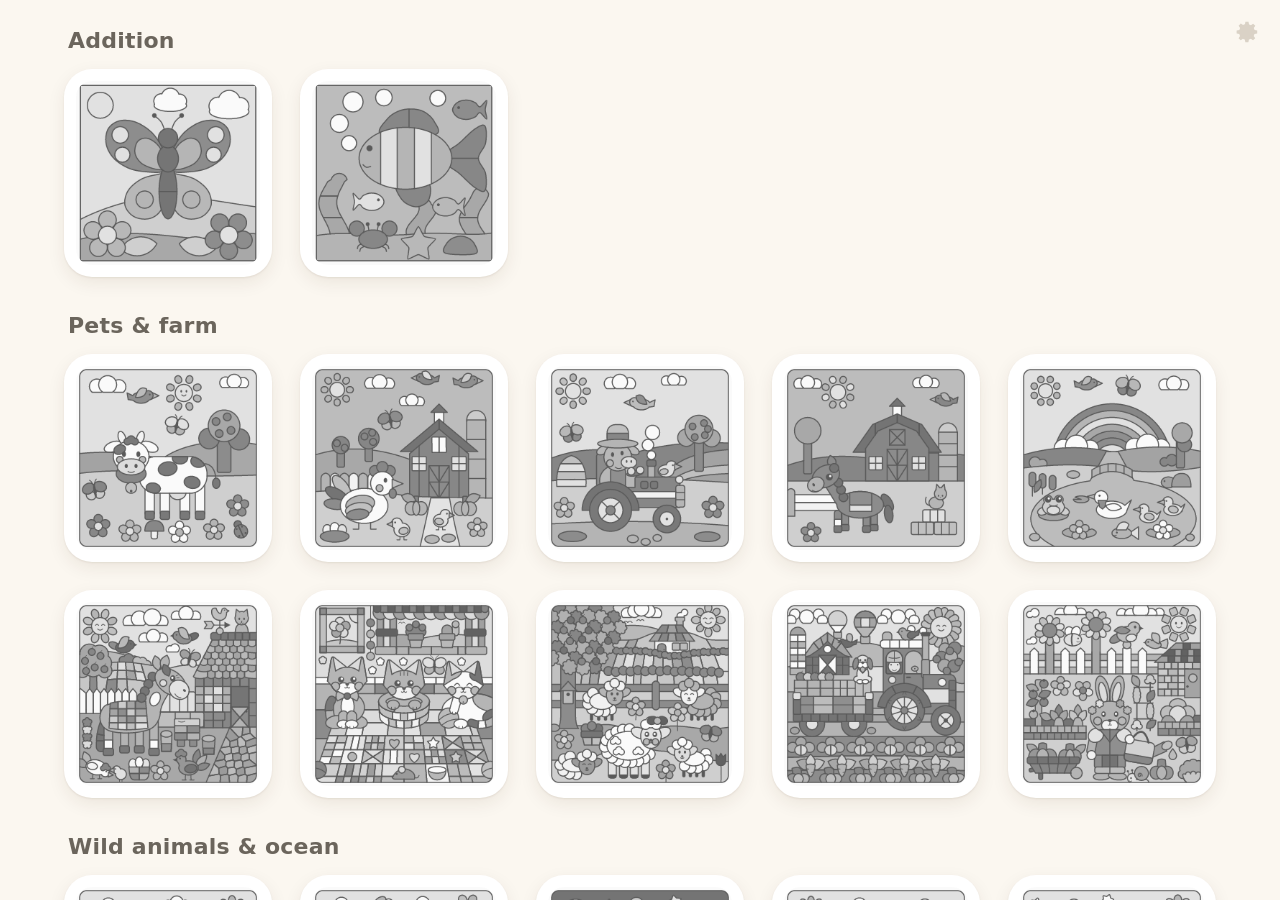
==== index.html @ 3b31dbcc "Deploy 2cdf183bd07b from ee4af9b" ====
<!doctype html>
<html lang="en">
<head>
  <script>(function () {
  var q = location.search;
  var mute = /[?&]mute\b/.test(q) || navigator.webdriver === true || (false && !/[?&]sound\b/.test(q));
  if (!mute) return;
  window.__cbnMuted = true;
  var AC = window.AudioContext || window.webkitAudioContext;
  if (AC) {
    var getDest = null;
    for (var p = AC.prototype; p && !getDest; p = Object.getPrototypeOf(p)) {
      var d = Object.getOwnPropertyDescriptor(p, 'destination');
      if (d && d.get) getDest = d.get;
    }
    var Muted = class extends AC {
      constructor(options) {
        super(options);
        var silent = this.createGain();
        silent.gain.value = 0;
        silent.connect(getDest.call(this));
        Object.defineProperty(this, 'destination', { value: silent, configurable: true });
      }
    };
    window.AudioContext = Muted;
    window.webkitAudioContext = Muted;
  }
  var play = HTMLMediaElement.prototype.play;
  HTMLMediaElement.prototype.play = function () { this.muted = true; return play.call(this); };
})();</script>

  <meta charset="utf-8" />
  <meta name="viewport" content="width=device-width, initial-scale=1, viewport-fit=cover, user-scalable=no" />
  <meta name="mobile-web-app-capable" content="yes" />
  <meta name="apple-mobile-web-app-capable" content="yes" />
  <meta name="apple-mobile-web-app-status-bar-style" content="default" />
  <meta name="apple-mobile-web-app-title" content="Colors" />
  <meta name="theme-color" content="#FBF7F0" />
  <meta name="format-detection" content="telephone=no" />
  <link rel="manifest" href="./manifest.webmanifest" />
  <link rel="apple-touch-icon" href="./icons/apple-touch-icon.png" />
  <link rel="icon" type="image/png" sizes="192x192" href="./icons/icon-192.png" />
  <title>Color by Numbers</title>
  <style>html,body{background:#fbf7f0;margin:0}</style>
  <script type="module" crossorigin src="./assets/main-D8t_AFfD.js"></script>
  <link rel="modulepreload" crossorigin href="./assets/db-BkeJ8Czj.js">
  <link rel="stylesheet" crossorigin href="./assets/main-CvqDkQDF.css">
</head>
<body>
  <div id="app"></div>
</body>
</html>
---- assets/main-CvqDkQDF.css ----
:root{--bg:#fbf7f0;--panel:#f4efe6;--ink:#2d2a26;--ink-soft:#6b655c;--line:#e6dfd3;--card:#fff;--accent:#ff8f1f;--good:#3eaa48;--warn:#d95f14;--font:ui-rounded, "SF Pro Rounded", system-ui, -apple-system, "Helvetica Neue", sans-serif;--safe-top:env(safe-area-inset-top,0px);--safe-right:env(safe-area-inset-right,0px);--safe-bottom:env(safe-area-inset-bottom,0px);--safe-left:env(safe-area-inset-left,0px);--lightningcss-light:initial;--lightningcss-dark: ;color-scheme:light}*{box-sizing:border-box}html,body{overscroll-behavior:none;background:var(--bg);height:100%;color:var(--ink);font-family:var(--font);text-size-adjust:100%;margin:0;padding:0;overflow:hidden}body{touch-action:manipulation;-webkit-user-select:none;user-select:none;-webkit-touch-callout:none;-webkit-tap-highlight-color:transparent;position:fixed;inset:0}img,canvas,svg{-webkit-user-drag:none;-webkit-touch-callout:none}#app{position:fixed;inset:0}.safe-probe{visibility:hidden;pointer-events:none;padding:var(--safe-top) var(--safe-right) var(--safe-bottom) var(--safe-left);position:fixed;inset:0}.screen{position:absolute;inset:0;overflow:hidden}.sr{clip:rect(0 0 0 0);white-space:nowrap;width:1px;height:1px;position:absolute;overflow:hidden}.icon{width:100%;height:100%;display:block}[hidden]{display:none!important}.shelf-screen{background:var(--bg)}.shelf-scroll{-webkit-overflow-scrolling:touch;touch-action:pan-y;overscroll-behavior:contain;padding:calc(var(--safe-top) + 28px) calc(var(--safe-right) + 64px) calc(var(--safe-bottom) + 48px) calc(var(--safe-left) + 64px);position:absolute;inset:0;overflow:hidden auto}.shelf-inner{width:calc(var(--cols) * var(--tile) + (var(--cols) - 1) * var(--gap));max-width:100%;margin:0 auto}.shelf-section{margin:0 0 36px}.shelf-section h2{color:var(--ink-soft);letter-spacing:.01em;margin:0 0 16px 4px;font-size:22px;font-weight:700}.tile-grid{grid-template-columns:repeat(var(--cols), var(--tile));gap:var(--gap);display:grid}.fridge-row{gap:var(--gap);touch-action:pan-x;overscroll-behavior-x:contain;scrollbar-width:none;margin:-6px -4px -14px;padding:6px 4px 14px;display:flex;overflow:auto hidden}.fridge-row::-webkit-scrollbar{display:none}.tile{width:var(--tile);height:var(--tile);background:var(--card);cursor:pointer;border-radius:28px;outline:none;flex:none;transition:transform .14s ease-out;position:relative;overflow:hidden;box-shadow:0 1px 2px #3c280a14,0 6px 18px #3c280a14}.tile.pressed{transform:scale(.97)}.tile-art{object-fit:contain;pointer-events:none;border-radius:16px;width:calc(100% - 24px);height:calc(100% - 24px);position:absolute;inset:12px}.tile-art.gray{filter:grayscale()contrast(.75)brightness(1.12);opacity:.85}.fridge-tile{background:#fffdf8;margin:6px;box-shadow:0 0 0 6px #fff,0 2px 3px 6px #3c280a0f,0 8px 20px 6px #3c280a14}.tile-star{pointer-events:none;filter:drop-shadow(0 2px 3px #7850004d);position:absolute}.tile-star.big{width:58px;height:58px;top:10px;right:10px}.tile-star.small{opacity:.9;width:34px;height:34px;top:12px;right:12px}.new-dot{background:#ff5a4e;border-radius:50%;width:20px;height:20px;position:absolute;top:16px;left:16px;box-shadow:0 0 0 4px #fff}.tile-pie{filter:drop-shadow(0 2px 3px #3c280a33);width:52px;height:52px;position:absolute;bottom:12px;right:12px}.tile-pie .pie-bg{fill:#fff}.tile-pie .pie-fill{fill:#3eaa48}.tile-pie .pie-ring{fill:none;stroke:#3eaa48;stroke-width:2.5px}.shelf-error{color:var(--ink-soft);padding:40px;font-size:20px}.gear{top:calc(var(--safe-top) + 10px);right:calc(var(--safe-right) + 10px);touch-action:none;color:#cfc6b8;opacity:.75;z-index:5;width:44px;height:44px;position:absolute}.gear-face{position:absolute;inset:9px}.hold-ring{pointer-events:none;width:calc(100% + 14px);height:calc(100% + 14px);position:absolute;inset:-7px;overflow:visible}.hold-ring circle{fill:none;stroke-width:7px}.hold-track{stroke:#0000}.hold-ring.active .hold-track{stroke:#00000014}.hold-arc{stroke:var(--accent);stroke-linecap:round;stroke-dasharray:0 100;opacity:0}.hold-ring.active .hold-arc{opacity:1}.wiggle{animation:.38s ease-in-out wiggle}@keyframes wiggle{0%,to{transform:rotate(0)}20%{transform:rotate(-9deg)}45%{transform:rotate(8deg)}70%{transform:rotate(-5deg)}88%{transform:rotate(2deg)}}.board-screen{background:var(--bg);touch-action:none}.board{touch-action:none;isolation:isolate;background:#fff;border-radius:18px;position:absolute;overflow:hidden;box-shadow:0 1px 2px #3c280a14,0 8px 24px #3c280a12;-webkit-mask-image:-webkit-radial-gradient(#fff,#000)}.board-loading{pointer-events:none;background:#fff;border-radius:18px;animation:.5s ease-out .25s both board-loading-in;position:absolute;overflow:hidden;box-shadow:0 1px 2px #3c280a14,0 8px 24px #3c280a12}.board-loading-art{object-fit:contain;filter:grayscale()contrast(.6)brightness(1.15);opacity:.3;width:84%;height:84%;animation:2.6s ease-in-out .75s infinite alternate board-loading-breathe;position:absolute;inset:8%}@keyframes board-loading-in{0%{opacity:0}to{opacity:1}}@keyframes board-loading-breathe{0%{opacity:.3}to{opacity:.55}}.stage{transform-origin:0 0;pointer-events:none;width:1024px;height:1024px;position:absolute;top:0;left:0}.stage.moving{will-change:transform}.stage>canvas,.stage>img{pointer-events:none;width:1024px;height:1024px;position:absolute;top:0;left:0}.overlay-canvas{pointer-events:none;position:absolute;top:0;left:0}.fx-canvas{pointer-events:none;z-index:20;position:absolute;top:0;left:0}.panel{background:var(--panel);touch-action:none;transform-origin:50%;position:absolute}.panel.nudge{animation:.4s ease-in-out panel-nudge}.panel.nudge-flash{animation:.4s ease-in-out panel-flash}@keyframes panel-nudge{0%,to{transform:scale(1)}45%{transform:scale(1.03)}}@keyframes panel-flash{0%,to{box-shadow:inset 0 0 #ff8f1f00}40%{box-shadow:inset 0 0 0 5px #ff8f1fcc}}.swatch-strip{pointer-events:none;--fade-a:0px;--fade-b:0px;position:absolute;overflow:hidden}.swatch-strip[data-fade]{-webkit-mask-image:linear-gradient(to bottom, transparent 0, #000 var(--fade-a), #000 calc(100% - var(--fade-b)), transparent 100%);mask-image:linear-gradient(to bottom, transparent 0, #000 var(--fade-a), #000 calc(100% - var(--fade-b)), transparent 100%)}.swatch-strip[data-fade][data-axis=x]{-webkit-mask-image:linear-gradient(to right, transparent 0, #000 var(--fade-a), #000 calc(100% - var(--fade-b)), transparent 100%);mask-image:linear-gradient(to right, transparent 0, #000 var(--fade-a), #000 calc(100% - var(--fade-b)), transparent 100%)}.swatch-track{will-change:transform;position:absolute;top:0;left:0}.swatch{z-index:1;border-radius:50%;transition:transform .17s cubic-bezier(.2,.9,.3,1.2),opacity .3s;position:absolute}.swatch-ring{width:100%;height:100%;position:absolute;inset:0;overflow:visible}.swatch-ring circle{fill:none;stroke-width:var(--ring-w)}.ring-track{stroke:#e3dccf}.ring-arc{stroke:#4a4a4a;stroke-linecap:round;stroke-dasharray:0 100;transition:stroke-dasharray .3s ease-out}.swatch-disc{inset:calc(var(--ring) + 3px);border-radius:50%;justify-content:center;align-items:center;display:flex;position:absolute;box-shadow:inset 0 -3px #0000001a,0 1px 2px #0000001f}.swatch-disc.light{box-shadow:inset 0 0 0 2px #9a9a9a,inset 0 -3px #0000000f}.swatch-num{font-family:var(--font);font-weight:700;font-size:var(--num);font-variant-numeric:tabular-nums;letter-spacing:-.02em;margin-top:.02em;line-height:1}.swatch-num.underline{text-underline-offset:.1em;text-decoration:underline;text-decoration-thickness:.08em}.swatch.selected{z-index:3;transform:translateY(-8px)scale(1.12)}.swatch.selected .swatch-disc{box-shadow:0 0 0 3px #fff,0 0 0 6.5px #1f1f1f,0 10px 16px #00000047}.swatch.selected .swatch-disc.light{box-shadow:inset 0 0 0 2px #9a9a9a,0 0 0 3px #fff,0 0 0 6.5px #1f1f1f,0 10px 16px #00000047}.swatch.done{opacity:.6}.swatch.done .ring-arc{stroke:#3eaa48}.swatch-check{color:#fff;width:34%;min-width:26px;height:34%;min-height:26px;box-shadow:0 0 0 3px var(--panel);opacity:0;background:#3eaa48;border-radius:50%;padding:3px;transition:opacity .2s,transform .26s cubic-bezier(.2,.9,.3,1.4);position:absolute;top:-2px;right:-2px;transform:scale(.4)}.swatch.done .swatch-check{opacity:1;transform:scale(1)}.swatch.just-done .swatch-disc{animation:.6s ease-out swatch-done}@keyframes swatch-done{0%{transform:scale(1)}35%{transform:scale(1.08)}to{transform:scale(1)}}.swatch-sparkle{pointer-events:none;position:absolute;inset:0}.swatch-sparkle i{clip-path:polygon(50% 0,62% 38%,100% 50%,62% 62%,50% 100%,38% 62%,0 50%,38% 38%);opacity:0;background:#ffd84a;width:14px;height:14px;margin:-7px;position:absolute;top:50%;left:50%}.swatch.sparkling .swatch-sparkle i{animation:.56s ease-out swatch-sparkle}@keyframes swatch-sparkle{0%{opacity:0;transform:rotate(var(--a)) translateY(-20%) scale(.3)}30%{opacity:1}to{opacity:0;transform:rotate(var(--a)) translateY(calc(var(--cell) * -.62)) scale(1.1)}}.pbtn{z-index:4;position:absolute}.pbtn-face{color:#3a3631;background:#fff;border-radius:50%;padding:22%;transition:opacity .3s,transform .15s;position:absolute;inset:0;box-shadow:0 1px 2px #3c280a1f,0 4px 12px #3c280a1a}.house .pbtn-face{border-radius:22px;padding:20%}.find .pbtn-face{padding:22%}.find[data-state=dim] .pbtn-face,.find[data-state=resting] .pbtn-face{opacity:.4}.fit .pbtn-face{padding:24%}.replay .pbtn-face{padding:20%}.again .pbtn-face{padding:18%}.house .hold-ring{width:calc(100% + 16px);height:calc(100% + 16px);inset:-8px}.done-panel{pointer-events:none;position:absolute}.done-star{filter:drop-shadow(0 6px 10px #96640040);width:100%;height:100%}.panel.is-done .done-star{animation:.7s cubic-bezier(.2,.9,.3,1.35) both star-in}.panel.is-done.replaying .done-star{opacity:.25;filter:grayscale();animation:none}.panel.is-done.replaying .pbtn.replay,.panel.is-done.replaying .pbtn.again{visibility:hidden}@keyframes star-in{0%{opacity:0;transform:scale(.2)rotate(-25deg)}to{opacity:1;transform:scale(1)rotate(0)}}.gate-screen{padding:calc(var(--safe-top) + 20px) 20px calc(var(--safe-bottom) + 20px);touch-action:manipulation;background:#28221c6b;justify-content:center;align-items:center;display:flex}.gate-card{background:var(--card);text-align:center;border-radius:30px;width:min(440px,100%);padding:28px 32px 32px;box-shadow:0 20px 60px #1e140a40}.gate-card.shake{animation:.42s ease-in-out shake}@keyframes shake{0%,to{transform:translate(0)}20%{transform:translate(-12px)}45%{transform:translate(10px)}70%{transform:translate(-6px)}}.gate-title{font-size:26px;font-weight:700}.gate-hint{color:var(--ink-soft);margin-top:4px;font-size:17px}.gate-words{white-space:nowrap;margin:16px 0 14px;font-size:36px;font-weight:700}.gate-slots{justify-content:center;gap:12px;margin:0 auto 20px;display:flex}.gate-slot{font-variant-numeric:tabular-nums;background:#f5f1ea;border-radius:16px;width:60px;height:64px;font-size:36px;font-weight:700;line-height:64px;box-shadow:inset 0 0 0 2px #e6dfd3}.gate-slot.filled{box-shadow:none}.gate-pad{grid-template-columns:repeat(3,1fr);gap:12px;display:grid}.gate-key{height:76px;color:var(--ink);font:700 32px var(--font);touch-action:manipulation;background:#f3eee5;border:none;border-radius:20px;justify-content:center;align-items:center;display:flex}.gate-key:active{background:#e7e0d4}.gate-key .icon{width:38px;height:38px}.gate-close{top:calc(var(--safe-top) + 16px);left:calc(var(--safe-left) + 16px);width:60px;height:60px;color:var(--ink);background:#fff;border:none;border-radius:50%;padding:14px;position:absolute;box-shadow:0 4px 14px #00000026}.parent-screen{touch-action:manipulation;-webkit-user-select:text;user-select:text;background:#f6f3ee;flex-direction:column;display:flex}.parent-header{padding:calc(var(--safe-top) + 14px) calc(var(--safe-right) + 24px) 14px calc(var(--safe-left) + 24px);border-bottom:1px solid var(--line);background:#f6f3ee;justify-content:space-between;align-items:center;display:flex}.parent-header h1{margin:0;font-size:28px}.parent-done{font:700 19px var(--font);color:#fff;background:#2f6fe0;border:none;border-radius:14px;padding:12px 24px}.parent-scroll{touch-action:pan-y;-webkit-overflow-scrolling:touch;overscroll-behavior:contain;flex:1;overflow-y:auto}.parent-body{max-width:760px;padding:18px 24px calc(var(--safe-bottom) + 60px);margin:0 auto}.parent-section{background:#fff;border-radius:20px;margin:18px 0;padding:6px 20px;box-shadow:0 1px 3px #3c280a0f}.parent-section h2{text-transform:uppercase;letter-spacing:.06em;color:var(--ink-soft);margin:14px 0 4px;font-size:15px}.parent-row{border-top:1px solid #f0ebe3;align-items:center;gap:16px;min-height:72px;padding:14px 0;display:flex}.parent-section h2+.parent-row{border-top:none}.row-text{flex:1;min-width:0}.row-title{font-size:19px;font-weight:650}.row-desc{color:var(--ink-soft);margin-top:3px;font-size:15px;line-height:1.35}.row-control{flex:none}.row-block{border-top:1px solid #f0ebe3;padding:14px 0}.note{color:var(--ink-soft);margin:6px 0 14px;font-size:14px}.toggle{background:#d9d3c9;border:none;border-radius:19px;width:64px;height:38px;padding:0;transition:background .16s;position:relative}.toggle .knob{background:#fff;border-radius:50%;width:32px;height:32px;transition:transform .16s;position:absolute;top:3px;left:3px;box-shadow:0 2px 5px #0003}.toggle.on{background:var(--good)}.toggle.on .knob{transform:translate(26px)}.segmented{background:#efe9df;border-radius:14px;gap:2px;padding:3px;display:flex}.segmented button{font:600 17px var(--font);color:var(--ink);background:0 0;border:none;border-radius:11px;min-width:76px;min-height:44px;padding:10px 16px}.segmented button.on{background:#fff;box-shadow:0 1px 4px #00000024}.segmented.disabled{opacity:.45}.stepper{align-items:center;gap:8px;display:flex}.stepper .step{width:52px;height:52px;font:700 28px var(--font);color:var(--ink);background:#efe9df;border:none;border-radius:50%;line-height:1}.stepper .step:disabled{opacity:.35}.step-value{text-align:center;font-variant-numeric:tabular-nums;min-width:52px;font-size:30px;font-weight:700}.btn{font:600 17px var(--font);color:var(--ink);background:#efe9df;border:none;border-radius:14px;align-items:center;min-height:48px;padding:12px 20px;text-decoration:none;display:inline-flex}.btn.small{min-height:40px;padding:8px 16px}.btn.danger{color:#a52830;background:#fde3dc}.btn:disabled{opacity:.4}.hidden-file{display:none}.reset-list{margin-top:8px}.reset-row{justify-content:space-between;align-items:center;padding:6px 0;font-size:17px;display:flex}.parent-status{min-height:0;font-size:15px}.parent-status.ok:not(:empty){color:#22703a;padding:0 0 12px}.parent-status.error:not(:empty){color:#a52830;padding:0 0 12px}.badge{border-radius:12px;padding:6px 14px;font-size:15px;font-weight:700}.badge.ok{color:#22703a;background:#dff3e1}.badge.off{color:var(--ink-soft);background:#efe9df}.badge.warn{color:#a52830;background:#fde3dc}.value{color:var(--ink-soft);font-variant-numeric:tabular-nums;font-size:17px}.value.warn{color:var(--warn);font-weight:700}.links{border-top:1px solid #f0ebe3;gap:12px;padding:14px 0 18px;display:flex}.calibrate-host:not(:empty){padding:8px 0 18px}@media (prefers-reduced-motion:reduce){.swatch,.tile,.toggle .knob{transition:none}.panel.is-done .done-star,.board-loading-art{animation:none}}
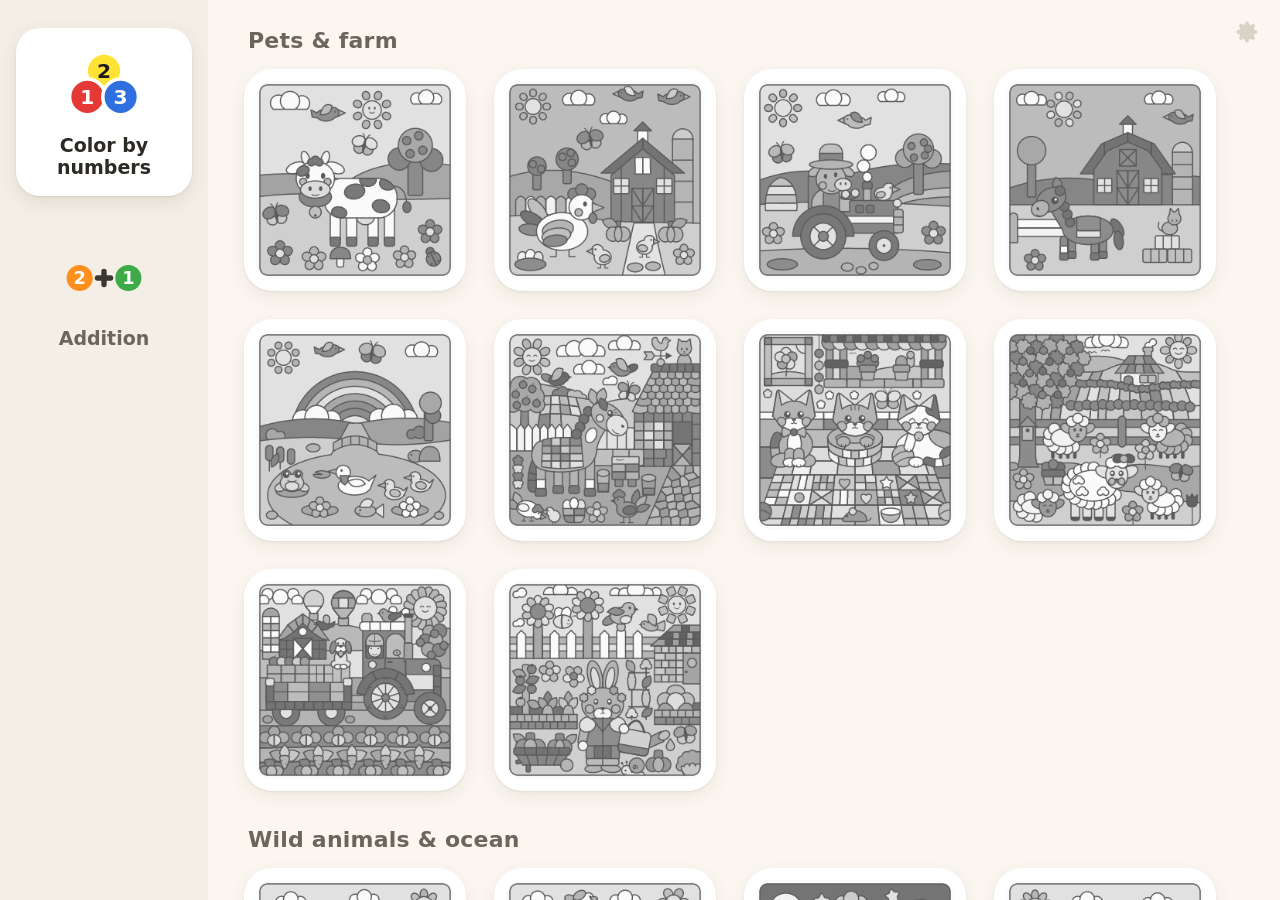
==== commit 16beb423: "Deploy 656b9e23c5d0 from 2849a0b" ====
--- a/index.html
+++ b/index.html
@@ -42,9 +42,9 @@
   <link rel="icon" type="image/png" sizes="192x192" href="./icons/icon-192.png" />
   <title>Color by Numbers</title>
   <style>html,body{background:#fbf7f0;margin:0}</style>
-  <script type="module" crossorigin src="./assets/main-D8t_AFfD.js"></script>
-  <link rel="modulepreload" crossorigin href="./assets/db-BkeJ8Czj.js">
-  <link rel="stylesheet" crossorigin href="./assets/main-CvqDkQDF.css">
+  <script type="module" crossorigin src="./assets/main-BvLMAMFq.js"></script>
+  <link rel="modulepreload" crossorigin href="./assets/db-pXhjWSlM.js">
+  <link rel="stylesheet" crossorigin href="./assets/main-DwMrNU_U.css">
 </head>
 <body>
   <div id="app"></div>
--- a/assets/main-DwMrNU_U.css
+++ b/assets/main-DwMrNU_U.css
@@ -0,0 +1 @@
+:root{--bg:#fbf7f0;--panel:#f4efe6;--ink:#2d2a26;--ink-soft:#6b655c;--line:#e6dfd3;--card:#fff;--accent:#ff8f1f;--good:#3eaa48;--warn:#d95f14;--font:ui-rounded, "SF Pro Rounded", system-ui, -apple-system, "Helvetica Neue", sans-serif;--safe-top:env(safe-area-inset-top,0px);--safe-right:env(safe-area-inset-right,0px);--safe-bottom:env(safe-area-inset-bottom,0px);--safe-left:env(safe-area-inset-left,0px);--lightningcss-light:initial;--lightningcss-dark: ;color-scheme:light}*{box-sizing:border-box}html,body{overscroll-behavior:none;background:var(--bg);height:100%;color:var(--ink);font-family:var(--font);text-size-adjust:100%;margin:0;padding:0;overflow:hidden}body{touch-action:manipulation;-webkit-user-select:none;user-select:none;-webkit-touch-callout:none;-webkit-tap-highlight-color:transparent;position:fixed;inset:0}img,canvas,svg{-webkit-user-drag:none;-webkit-touch-callout:none}#app{position:fixed;inset:0}.safe-probe{visibility:hidden;pointer-events:none;padding:var(--safe-top) var(--safe-right) var(--safe-bottom) var(--safe-left);position:fixed;inset:0}.screen{position:absolute;inset:0;overflow:hidden}.sr{clip:rect(0 0 0 0);white-space:nowrap;width:1px;height:1px;position:absolute;overflow:hidden}.icon{width:100%;height:100%;display:block}[hidden]{display:none!important}.shelf-screen{background:var(--bg)}.shelf-scroll{-webkit-overflow-scrolling:touch;touch-action:pan-y;overscroll-behavior:contain;padding:calc(var(--safe-top) + 28px) calc(var(--safe-right) + 64px) calc(var(--safe-bottom) + 48px) calc(var(--safe-left) + 64px);position:absolute;inset:0;overflow:hidden auto}.shelf-inner{width:calc(var(--cols) * var(--tile) + (var(--cols) - 1) * var(--gap));max-width:100%;margin:0 auto}.shelf-section{margin:0 0 36px}.shelf-section h2{color:var(--ink-soft);letter-spacing:.01em;margin:0 0 16px 4px;font-size:22px;font-weight:700}.tile-grid{grid-template-columns:repeat(var(--cols), var(--tile));gap:var(--gap);display:grid}.fridge-row{gap:var(--gap);touch-action:pan-x;overscroll-behavior-x:contain;scrollbar-width:none;margin:-6px -4px -14px;padding:6px 4px 14px;display:flex;overflow:auto hidden}.fridge-row::-webkit-scrollbar{display:none}.tile{width:var(--tile);height:var(--tile);background:var(--card);cursor:pointer;border-radius:28px;outline:none;flex:none;transition:transform .14s ease-out;position:relative;overflow:hidden;box-shadow:0 1px 2px #3c280a14,0 6px 18px #3c280a14}.tile.pressed{transform:scale(.97)}.tile-art{object-fit:contain;pointer-events:none;border-radius:16px;width:calc(100% - 24px);height:calc(100% - 24px);position:absolute;inset:12px}.tile-art.gray{filter:grayscale()contrast(.75)brightness(1.12);opacity:.85}.fridge-tile{background:#fffdf8;margin:6px;box-shadow:0 0 0 6px #fff,0 2px 3px 6px #3c280a0f,0 8px 20px 6px #3c280a14}.tile-star{pointer-events:none;filter:drop-shadow(0 2px 3px #7850004d);position:absolute}.tile-star.big{width:58px;height:58px;top:10px;right:10px}.tile-star.small{opacity:.9;width:34px;height:34px;top:12px;right:12px}.new-dot{background:#ff5a4e;border-radius:50%;width:20px;height:20px;position:absolute;top:16px;left:16px;box-shadow:0 0 0 4px #fff}.tile-pie{filter:drop-shadow(0 2px 3px #3c280a33);width:52px;height:52px;position:absolute;bottom:12px;right:12px}.tile-pie .pie-bg{fill:#fff}.tile-pie .pie-fill{fill:#3eaa48}.tile-pie .pie-ring{fill:none;stroke:#3eaa48;stroke-width:2.5px}.shelf-error{color:var(--ink-soft);padding:40px;font-size:20px}.shelf-screen{--sidebar:208px;--topbar:112px}.game-bar{z-index:4;background:var(--panel);touch-action:manipulation;gap:14px;display:flex;position:absolute}.shelf-screen[data-bar=side] .game-bar{width:calc(var(--safe-left) + var(--sidebar));padding:calc(var(--safe-top) + 28px) 16px calc(var(--safe-bottom) + 28px) calc(var(--safe-left) + 16px);flex-direction:column;top:0;bottom:0;left:0}.shelf-screen[data-bar=top] .game-bar{height:calc(var(--safe-top) + var(--topbar));padding:calc(var(--safe-top) + 12px) calc(var(--safe-right) + 72px) 12px calc(var(--safe-left) + 72px);flex-direction:row;justify-content:center;top:0;left:0;right:0}.game-tab{color:var(--ink-soft);font-family:var(--font);cursor:pointer;border-radius:24px;outline:none;align-items:center;gap:12px;font-size:19px;font-weight:700;line-height:1.15;transition:background .15s,box-shadow .15s,transform .14s ease-out;display:flex;position:relative}.shelf-screen[data-bar=side] .game-tab{text-align:center;flex-direction:column;justify-content:center;min-height:168px;padding:18px 10px 16px}.shelf-screen[data-bar=top] .game-tab{flex-direction:row;width:260px;padding:10px 18px 10px 12px}.game-tab.on{background:var(--card);color:var(--ink);box-shadow:0 1px 2px #3c280a14,0 6px 18px #3c280a1a}.game-tab.pressed{transform:scale(.97)}.game-icon{flex:none;width:76px;height:76px}.shelf-screen[data-bar=top] .game-icon{width:64px;height:64px}.game-tab .new-dot{top:12px;left:auto;right:12px}.shelf-screen[data-bar=side] .shelf-scroll{left:calc(var(--safe-left) + var(--sidebar));padding-left:36px}.shelf-screen[data-bar=top] .shelf-scroll{top:calc(var(--safe-top) + var(--topbar));padding-top:24px}.gear{top:calc(var(--safe-top) + 10px);right:calc(var(--safe-right) + 10px);touch-action:none;color:#cfc6b8;opacity:.75;z-index:5;width:44px;height:44px;position:absolute}.gear-face{position:absolute;inset:9px}.hold-ring{pointer-events:none;width:calc(100% + 14px);height:calc(100% + 14px);position:absolute;inset:-7px;overflow:visible}.hold-ring circle{fill:none;stroke-width:7px}.hold-track{stroke:#0000}.hold-ring.active .hold-track{stroke:#00000014}.hold-arc{stroke:var(--accent);stroke-linecap:round;stroke-dasharray:0 100;opacity:0}.hold-ring.active .hold-arc{opacity:1}.wiggle{animation:.38s ease-in-out wiggle}@keyframes wiggle{0%,to{transform:rotate(0)}20%{transform:rotate(-9deg)}45%{transform:rotate(8deg)}70%{transform:rotate(-5deg)}88%{transform:rotate(2deg)}}.board-screen{background:var(--bg);touch-action:none}.board{touch-action:none;isolation:isolate;background:#fff;border-radius:18px;position:absolute;overflow:hidden;box-shadow:0 1px 2px #3c280a14,0 8px 24px #3c280a12;-webkit-mask-image:-webkit-radial-gradient(#fff,#000)}.board-loading{pointer-events:none;background:#fff;border-radius:18px;animation:.5s ease-out .25s both board-loading-in;position:absolute;overflow:hidden;box-shadow:0 1px 2px #3c280a14,0 8px 24px #3c280a12}.board-loading-art{object-fit:contain;filter:grayscale()contrast(.6)brightness(1.15);opacity:.3;width:84%;height:84%;animation:2.6s ease-in-out .75s infinite alternate board-loading-breathe;position:absolute;inset:8%}@keyframes board-loading-in{0%{opacity:0}to{opacity:1}}@keyframes board-loading-breathe{0%{opacity:.3}to{opacity:.55}}.stage{transform-origin:0 0;pointer-events:none;width:1024px;height:1024px;position:absolute;top:0;left:0}.stage.moving{will-change:transform}.stage>canvas,.stage>img{pointer-events:none;width:1024px;height:1024px;position:absolute;top:0;left:0}.overlay-canvas{pointer-events:none;position:absolute;top:0;left:0}.fx-canvas{pointer-events:none;z-index:20;position:absolute;top:0;left:0}.panel{background:var(--panel);touch-action:none;transform-origin:50%;position:absolute}.panel.nudge{animation:.4s ease-in-out panel-nudge}.panel.nudge-flash{animation:.4s ease-in-out panel-flash}@keyframes panel-nudge{0%,to{transform:scale(1)}45%{transform:scale(1.03)}}@keyframes panel-flash{0%,to{box-shadow:inset 0 0 #ff8f1f00}40%{box-shadow:inset 0 0 0 5px #ff8f1fcc}}.swatch-strip{pointer-events:none;--fade-a:0px;--fade-b:0px;position:absolute;overflow:hidden}.swatch-strip[data-fade]{-webkit-mask-image:linear-gradient(to bottom, transparent 0, #000 var(--fade-a), #000 calc(100% - var(--fade-b)), transparent 100%);mask-image:linear-gradient(to bottom, transparent 0, #000 var(--fade-a), #000 calc(100% - var(--fade-b)), transparent 100%)}.swatch-strip[data-fade][data-axis=x]{-webkit-mask-image:linear-gradient(to right, transparent 0, #000 var(--fade-a), #000 calc(100% - var(--fade-b)), transparent 100%);mask-image:linear-gradient(to right, transparent 0, #000 var(--fade-a), #000 calc(100% - var(--fade-b)), transparent 100%)}.swatch-track{will-change:transform;position:absolute;top:0;left:0}.swatch{z-index:1;border-radius:50%;transition:transform .17s cubic-bezier(.2,.9,.3,1.2),opacity .3s;position:absolute}.swatch-ring{width:100%;height:100%;position:absolute;inset:0;overflow:visible}.swatch-ring circle{fill:none;stroke-width:var(--ring-w)}.ring-track{stroke:#e3dccf}.ring-arc{stroke:#4a4a4a;stroke-linecap:round;stroke-dasharray:0 100;transition:stroke-dasharray .3s ease-out}.swatch-disc{inset:calc(var(--ring) + 3px);border-radius:50%;justify-content:center;align-items:center;display:flex;position:absolute;box-shadow:inset 0 -3px #0000001a,0 1px 2px #0000001f}.swatch-disc.light{box-shadow:inset 0 0 0 2px #9a9a9a,inset 0 -3px #0000000f}.swatch-num{font-family:var(--font);font-weight:700;font-size:var(--num);font-variant-numeric:tabular-nums;letter-spacing:-.02em;margin-top:.02em;line-height:1}.swatch-num.underline{text-underline-offset:.1em;text-decoration:underline;text-decoration-thickness:.08em}.swatch.selected{z-index:3;transform:translateY(-8px)scale(1.12)}.swatch.selected .swatch-disc{box-shadow:0 0 0 3px #fff,0 0 0 6.5px #1f1f1f,0 10px 16px #00000047}.swatch.selected .swatch-disc.light{box-shadow:inset 0 0 0 2px #9a9a9a,0 0 0 3px #fff,0 0 0 6.5px #1f1f1f,0 10px 16px #00000047}.swatch.done{opacity:.6}.swatch.done .ring-arc{stroke:#3eaa48}.swatch-check{color:#fff;width:34%;min-width:26px;height:34%;min-height:26px;box-shadow:0 0 0 3px var(--panel);opacity:0;background:#3eaa48;border-radius:50%;padding:3px;transition:opacity .2s,transform .26s cubic-bezier(.2,.9,.3,1.4);position:absolute;top:-2px;right:-2px;transform:scale(.4)}.swatch.done .swatch-check{opacity:1;transform:scale(1)}.swatch.just-done .swatch-disc{animation:.6s ease-out swatch-done}@keyframes swatch-done{0%{transform:scale(1)}35%{transform:scale(1.08)}to{transform:scale(1)}}.swatch-sparkle{pointer-events:none;position:absolute;inset:0}.swatch-sparkle i{clip-path:polygon(50% 0,62% 38%,100% 50%,62% 62%,50% 100%,38% 62%,0 50%,38% 38%);opacity:0;background:#ffd84a;width:14px;height:14px;margin:-7px;position:absolute;top:50%;left:50%}.swatch.sparkling .swatch-sparkle i{animation:.56s ease-out swatch-sparkle}@keyframes swatch-sparkle{0%{opacity:0;transform:rotate(var(--a)) translateY(-20%) scale(.3)}30%{opacity:1}to{opacity:0;transform:rotate(var(--a)) translateY(calc(var(--cell) * -.62)) scale(1.1)}}.pad{pointer-events:none;position:absolute}.swatch.key .swatch-disc.blank{background:#fff;box-shadow:inset 0 0 0 2px #d8cfc1,inset 0 -3px #0000000d,0 1px 2px #3c280a1a}.swatch.key .swatch-disc.blank .swatch-num{color:var(--ink)}.swatch.key:not(.selected):not(.done) .swatch-ring{visibility:hidden}.swatch.key.key-wiggle{animation:.35s linear key-wiggle}@keyframes key-wiggle{0%,to{transform:translate(0)}12.5%{transform:translate(-6px)}37.5%{transform:translate(5px)}62.5%{transform:translate(-4px)}87.5%{transform:translate(2.5px)}}.question{background:var(--card);font-family:var(--font);font-weight:700;font-size:var(--q,48px);color:var(--ink);font-variant-numeric:tabular-nums;white-space:nowrap;pointer-events:none;border-radius:24px;justify-content:center;align-items:center;gap:.2em;line-height:1;display:flex;position:absolute;box-shadow:0 1px 2px #3c280a14,0 6px 18px #3c280a14}.question.fresh{animation:.42s ease-out question-in}@keyframes question-in{0%{opacity:0;transform:scale(.94)}to{opacity:1;transform:scale(1)}}.question .q-op{color:var(--ink-soft)}.question .underline{text-underline-offset:.1em;text-decoration:underline;text-decoration-thickness:.08em}.question .q-box{letter-spacing:-.02em;background:#faf6ef;border:.06em dashed #b9ae9d;border-radius:.26em;justify-content:center;align-items:center;width:1.3em;height:1.2em;display:inline-flex}.question .q-box.answered{border:0;animation:.32s cubic-bezier(.2,.9,.3,1.3) box-in;box-shadow:inset 0 -.05em #0000001a}.question .q-box.answered.light{box-shadow:inset 0 0 0 2px #9a9a9a}@keyframes box-in{0%{transform:scale(.6)}to{transform:scale(1)}}@media (prefers-reduced-motion:reduce){.question.fresh,.question .q-box.answered{animation:none}}.pbtn{z-index:4;position:absolute}.pbtn-face{color:#3a3631;background:#fff;border-radius:50%;padding:22%;transition:opacity .3s,transform .15s;position:absolute;inset:0;box-shadow:0 1px 2px #3c280a1f,0 4px 12px #3c280a1a}.house .pbtn-face{border-radius:22px;padding:20%}.find .pbtn-face{padding:22%}.find[data-state=dim] .pbtn-face,.find[data-state=resting] .pbtn-face{opacity:.4}.fit .pbtn-face{padding:24%}.replay .pbtn-face{padding:20%}.again .pbtn-face{padding:18%}.house .hold-ring{width:calc(100% + 16px);height:calc(100% + 16px);inset:-8px}.done-panel{pointer-events:none;position:absolute}.done-star{filter:drop-shadow(0 6px 10px #96640040);width:100%;height:100%}.panel.is-done .done-star{animation:.7s cubic-bezier(.2,.9,.3,1.35) both star-in}.panel.is-done.replaying .done-star{opacity:.25;filter:grayscale();animation:none}.panel.is-done.replaying .pbtn.replay,.panel.is-done.replaying .pbtn.again{visibility:hidden}@keyframes star-in{0%{opacity:0;transform:scale(.2)rotate(-25deg)}to{opacity:1;transform:scale(1)rotate(0)}}.gate-screen{padding:calc(var(--safe-top) + 20px) 20px calc(var(--safe-bottom) + 20px);touch-action:manipulation;background:#28221c6b;justify-content:center;align-items:center;display:flex}.gate-card{background:var(--card);text-align:center;border-radius:30px;width:min(440px,100%);padding:28px 32px 32px;box-shadow:0 20px 60px #1e140a40}.gate-card.shake{animation:.42s ease-in-out shake}@keyframes shake{0%,to{transform:translate(0)}20%{transform:translate(-12px)}45%{transform:translate(10px)}70%{transform:translate(-6px)}}.gate-title{font-size:26px;font-weight:700}.gate-hint{color:var(--ink-soft);margin-top:4px;font-size:17px}.gate-words{white-space:nowrap;margin:16px 0 14px;font-size:36px;font-weight:700}.gate-slots{justify-content:center;gap:12px;margin:0 auto 20px;display:flex}.gate-slot{font-variant-numeric:tabular-nums;background:#f5f1ea;border-radius:16px;width:60px;height:64px;font-size:36px;font-weight:700;line-height:64px;box-shadow:inset 0 0 0 2px #e6dfd3}.gate-slot.filled{box-shadow:none}.gate-pad{grid-template-columns:repeat(3,1fr);gap:12px;display:grid}.gate-key{height:76px;color:var(--ink);font:700 32px var(--font);touch-action:manipulation;background:#f3eee5;border:none;border-radius:20px;justify-content:center;align-items:center;display:flex}.gate-key:active{background:#e7e0d4}.gate-key .icon{width:38px;height:38px}.gate-close{top:calc(var(--safe-top) + 16px);left:calc(var(--safe-left) + 16px);width:60px;height:60px;color:var(--ink);background:#fff;border:none;border-radius:50%;padding:14px;position:absolute;box-shadow:0 4px 14px #00000026}.parent-screen{touch-action:manipulation;-webkit-user-select:text;user-select:text;background:#f6f3ee;flex-direction:column;display:flex}.parent-header{padding:calc(var(--safe-top) + 14px) calc(var(--safe-right) + 24px) 14px calc(var(--safe-left) + 24px);border-bottom:1px solid var(--line);background:#f6f3ee;justify-content:space-between;align-items:center;display:flex}.parent-header h1{margin:0;font-size:28px}.parent-done{font:700 19px var(--font);color:#fff;background:#2f6fe0;border:none;border-radius:14px;padding:12px 24px}.parent-scroll{touch-action:pan-y;-webkit-overflow-scrolling:touch;overscroll-behavior:contain;flex:1;overflow-y:auto}.parent-body{max-width:760px;padding:18px 24px calc(var(--safe-bottom) + 60px);margin:0 auto}.parent-section{background:#fff;border-radius:20px;margin:18px 0;padding:6px 20px;box-shadow:0 1px 3px #3c280a0f}.parent-section h2{text-transform:uppercase;letter-spacing:.06em;color:var(--ink-soft);margin:14px 0 4px;font-size:15px}.parent-row{border-top:1px solid #f0ebe3;align-items:center;gap:16px;min-height:72px;padding:14px 0;display:flex}.parent-section h2+.parent-row{border-top:none}.row-text{flex:1;min-width:0}.row-title{font-size:19px;font-weight:650}.row-desc{color:var(--ink-soft);margin-top:3px;font-size:15px;line-height:1.35}.row-control{flex:none}.row-block{border-top:1px solid #f0ebe3;padding:14px 0}.note{color:var(--ink-soft);margin:6px 0 14px;font-size:14px}.toggle{background:#d9d3c9;border:none;border-radius:19px;width:64px;height:38px;padding:0;transition:background .16s;position:relative}.toggle .knob{background:#fff;border-radius:50%;width:32px;height:32px;transition:transform .16s;position:absolute;top:3px;left:3px;box-shadow:0 2px 5px #0003}.toggle.on{background:var(--good)}.toggle.on .knob{transform:translate(26px)}.segmented{background:#efe9df;border-radius:14px;gap:2px;padding:3px;display:flex}.segmented button{font:600 17px var(--font);color:var(--ink);background:0 0;border:none;border-radius:11px;min-width:76px;min-height:44px;padding:10px 16px}.segmented button.on{background:#fff;box-shadow:0 1px 4px #00000024}.segmented.disabled{opacity:.45}.stepper{align-items:center;gap:8px;display:flex}.stepper .step{width:52px;height:52px;font:700 28px var(--font);color:var(--ink);background:#efe9df;border:none;border-radius:50%;line-height:1}.stepper .step:disabled{opacity:.35}.step-value{text-align:center;font-variant-numeric:tabular-nums;min-width:52px;font-size:30px;font-weight:700}.btn{font:600 17px var(--font);color:var(--ink);background:#efe9df;border:none;border-radius:14px;align-items:center;min-height:48px;padding:12px 20px;text-decoration:none;display:inline-flex}.btn.small{min-height:40px;padding:8px 16px}.btn.danger{color:#a52830;background:#fde3dc}.btn:disabled{opacity:.4}.hidden-file{display:none}.reset-list{margin-top:8px}.reset-row{justify-content:space-between;align-items:center;padding:6px 0;font-size:17px;display:flex}.parent-status{min-height:0;font-size:15px}.parent-status.ok:not(:empty){color:#22703a;padding:0 0 12px}.parent-status.error:not(:empty){color:#a52830;padding:0 0 12px}.badge{border-radius:12px;padding:6px 14px;font-size:15px;font-weight:700}.badge.ok{color:#22703a;background:#dff3e1}.badge.off{color:var(--ink-soft);background:#efe9df}.badge.warn{color:#a52830;background:#fde3dc}.value{color:var(--ink-soft);font-variant-numeric:tabular-nums;font-size:17px}.value.warn{color:var(--warn);font-weight:700}.links{border-top:1px solid #f0ebe3;gap:12px;padding:14px 0 18px;display:flex}.calibrate-host:not(:empty){padding:8px 0 18px}@media (prefers-reduced-motion:reduce){.swatch,.tile,.toggle .knob{transition:none}.panel.is-done .done-star,.board-loading-art{animation:none}}
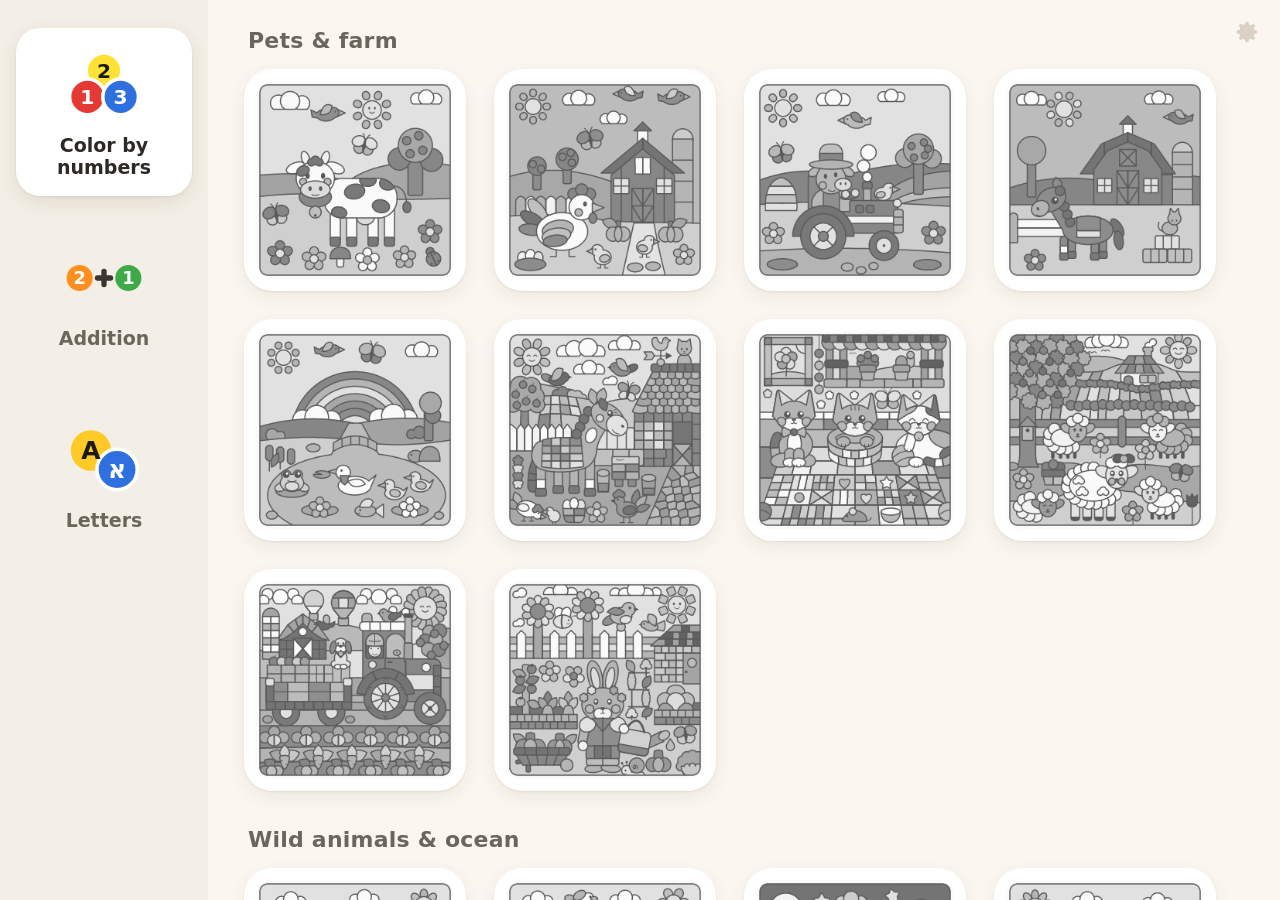
==== commit ae3d7a88: "Deploy 6fd9f505f214 from 44124ac" ====
--- a/index.html
+++ b/index.html
@@ -42,9 +42,9 @@
   <link rel="icon" type="image/png" sizes="192x192" href="./icons/icon-192.png" />
   <title>Color by Numbers</title>
   <style>html,body{background:#fbf7f0;margin:0}</style>
-  <script type="module" crossorigin src="./assets/main-BvLMAMFq.js"></script>
-  <link rel="modulepreload" crossorigin href="./assets/db-pXhjWSlM.js">
-  <link rel="stylesheet" crossorigin href="./assets/main-DwMrNU_U.css">
+  <script type="module" crossorigin src="./assets/main-BtmsgS1o.js"></script>
+  <link rel="modulepreload" crossorigin href="./assets/db-CntqB-AF.js">
+  <link rel="stylesheet" crossorigin href="./assets/main-ZZDbJSOm.css">
 </head>
 <body>
   <div id="app"></div>
--- a/assets/main-ZZDbJSOm.css
+++ b/assets/main-ZZDbJSOm.css
@@ -0,0 +1 @@
+:root{--bg:#fbf7f0;--panel:#f4efe6;--ink:#2d2a26;--ink-soft:#6b655c;--line:#e6dfd3;--card:#fff;--accent:#ff8f1f;--good:#3eaa48;--warn:#d95f14;--font:ui-rounded, "SF Pro Rounded", system-ui, -apple-system, "Helvetica Neue", sans-serif;--safe-top:env(safe-area-inset-top,0px);--safe-right:env(safe-area-inset-right,0px);--safe-bottom:env(safe-area-inset-bottom,0px);--safe-left:env(safe-area-inset-left,0px);--lightningcss-light:initial;--lightningcss-dark: ;color-scheme:light}*{box-sizing:border-box}html,body{overscroll-behavior:none;background:var(--bg);height:100%;color:var(--ink);font-family:var(--font);text-size-adjust:100%;margin:0;padding:0;overflow:hidden}body{touch-action:manipulation;-webkit-user-select:none;user-select:none;-webkit-touch-callout:none;-webkit-tap-highlight-color:transparent;position:fixed;inset:0}img,canvas,svg{-webkit-user-drag:none;-webkit-touch-callout:none}#app{position:fixed;inset:0}.safe-probe{visibility:hidden;pointer-events:none;padding:var(--safe-top) var(--safe-right) var(--safe-bottom) var(--safe-left);position:fixed;inset:0}.screen{position:absolute;inset:0;overflow:hidden}.sr{clip:rect(0 0 0 0);white-space:nowrap;width:1px;height:1px;position:absolute;overflow:hidden}.icon{width:100%;height:100%;display:block}[hidden]{display:none!important}.shelf-screen{background:var(--bg)}.shelf-scroll{-webkit-overflow-scrolling:touch;touch-action:pan-y;overscroll-behavior:contain;padding:calc(var(--safe-top) + 28px) calc(var(--safe-right) + 64px) calc(var(--safe-bottom) + 48px) calc(var(--safe-left) + 64px);position:absolute;inset:0;overflow:hidden auto}.shelf-inner{width:calc(var(--cols) * var(--tile) + (var(--cols) - 1) * var(--gap));max-width:100%;margin:0 auto}.shelf-section{margin:0 0 36px}.shelf-section h2{color:var(--ink-soft);letter-spacing:.01em;margin:0 0 16px 4px;font-size:22px;font-weight:700}.tile-grid{grid-template-columns:repeat(var(--cols), var(--tile));gap:var(--gap);display:grid}.fridge-row{gap:var(--gap);touch-action:pan-x;overscroll-behavior-x:contain;scrollbar-width:none;margin:-6px -4px -14px;padding:6px 4px 14px;display:flex;overflow:auto hidden}.fridge-row::-webkit-scrollbar{display:none}.tile{width:var(--tile);height:var(--tile);background:var(--card);cursor:pointer;border-radius:28px;outline:none;flex:none;transition:transform .14s ease-out;position:relative;overflow:hidden;box-shadow:0 1px 2px #3c280a14,0 6px 18px #3c280a14}.tile.pressed{transform:scale(.97)}.tile-art{object-fit:contain;pointer-events:none;border-radius:16px;width:calc(100% - 24px);height:calc(100% - 24px);position:absolute;inset:12px}.tile-art.gray{filter:grayscale()contrast(.75)brightness(1.12);opacity:.85}.fridge-tile{background:#fffdf8;margin:6px;box-shadow:0 0 0 6px #fff,0 2px 3px 6px #3c280a0f,0 8px 20px 6px #3c280a14}.tile-star{pointer-events:none;filter:drop-shadow(0 2px 3px #7850004d);position:absolute}.tile-star.big{width:58px;height:58px;top:10px;right:10px}.tile-star.small{opacity:.9;width:34px;height:34px;top:12px;right:12px}.new-dot{background:#ff5a4e;border-radius:50%;width:20px;height:20px;position:absolute;top:16px;left:16px;box-shadow:0 0 0 4px #fff}.tile-pie{filter:drop-shadow(0 2px 3px #3c280a33);width:52px;height:52px;position:absolute;bottom:12px;right:12px}.tile-pie .pie-bg{fill:#fff}.tile-pie .pie-fill{fill:#3eaa48}.tile-pie .pie-ring{fill:none;stroke:#3eaa48;stroke-width:2.5px}.shelf-error{color:var(--ink-soft);padding:40px;font-size:20px}.shelf-screen{--sidebar:208px;--topbar:112px}.game-bar{z-index:4;background:var(--panel);touch-action:manipulation;gap:14px;display:flex;position:absolute}.shelf-screen[data-bar=side] .game-bar{width:calc(var(--safe-left) + var(--sidebar));padding:calc(var(--safe-top) + 28px) 16px calc(var(--safe-bottom) + 28px) calc(var(--safe-left) + 16px);flex-direction:column;top:0;bottom:0;left:0}.shelf-screen[data-bar=top] .game-bar{height:calc(var(--safe-top) + var(--topbar));padding:calc(var(--safe-top) + 12px) calc(var(--safe-right) + 72px) 12px calc(var(--safe-left) + 72px);flex-direction:row;justify-content:center;top:0;left:0;right:0}.game-tab{color:var(--ink-soft);font-family:var(--font);cursor:pointer;border-radius:24px;outline:none;align-items:center;gap:12px;font-size:19px;font-weight:700;line-height:1.15;transition:background .15s,box-shadow .15s,transform .14s ease-out;display:flex;position:relative}.shelf-screen[data-bar=side] .game-tab{text-align:center;flex-direction:column;justify-content:center;min-height:168px;padding:18px 10px 16px}.shelf-screen[data-bar=top] .game-tab{flex-direction:row;flex:0 260px;min-width:0;padding:10px 18px 10px 12px}.game-tab.on{background:var(--card);color:var(--ink);box-shadow:0 1px 2px #3c280a14,0 6px 18px #3c280a1a}.game-tab.pressed{transform:scale(.97)}.game-icon{flex:none;width:76px;height:76px}.shelf-screen[data-bar=top] .game-icon{width:64px;height:64px}.game-tab .new-dot{top:12px;left:auto;right:12px}.shelf-screen[data-bar=side] .shelf-scroll{left:calc(var(--safe-left) + var(--sidebar));padding-left:36px}.shelf-screen[data-bar=top] .shelf-scroll{top:calc(var(--safe-top) + var(--topbar));padding-top:24px}.gear{top:calc(var(--safe-top) + 10px);right:calc(var(--safe-right) + 10px);touch-action:none;color:#cfc6b8;opacity:.75;z-index:5;width:44px;height:44px;position:absolute}.gear-face{position:absolute;inset:9px}.hold-ring{pointer-events:none;width:calc(100% + 14px);height:calc(100% + 14px);position:absolute;inset:-7px;overflow:visible}.hold-ring circle{fill:none;stroke-width:7px}.hold-track{stroke:#0000}.hold-ring.active .hold-track{stroke:#00000014}.hold-arc{stroke:var(--accent);stroke-linecap:round;stroke-dasharray:0 100;opacity:0}.hold-ring.active .hold-arc{opacity:1}.wiggle{animation:.38s ease-in-out wiggle}@keyframes wiggle{0%,to{transform:rotate(0)}20%{transform:rotate(-9deg)}45%{transform:rotate(8deg)}70%{transform:rotate(-5deg)}88%{transform:rotate(2deg)}}.board-screen{background:var(--bg);touch-action:none}.board{touch-action:none;isolation:isolate;background:#fff;border-radius:18px;position:absolute;overflow:hidden;box-shadow:0 1px 2px #3c280a14,0 8px 24px #3c280a12;-webkit-mask-image:-webkit-radial-gradient(#fff,#000)}.board-loading{pointer-events:none;background:#fff;border-radius:18px;animation:.5s ease-out .25s both board-loading-in;position:absolute;overflow:hidden;box-shadow:0 1px 2px #3c280a14,0 8px 24px #3c280a12}.board-loading-art{object-fit:contain;filter:grayscale()contrast(.6)brightness(1.15);opacity:.3;width:84%;height:84%;animation:2.6s ease-in-out .75s infinite alternate board-loading-breathe;position:absolute;inset:8%}@keyframes board-loading-in{0%{opacity:0}to{opacity:1}}@keyframes board-loading-breathe{0%{opacity:.3}to{opacity:.55}}.stage{transform-origin:0 0;pointer-events:none;width:1024px;height:1024px;position:absolute;top:0;left:0}.stage.moving{will-change:transform}.stage>canvas,.stage>img{pointer-events:none;width:1024px;height:1024px;position:absolute;top:0;left:0}.overlay-canvas{pointer-events:none;position:absolute;top:0;left:0}.fx-canvas{pointer-events:none;z-index:20;position:absolute;top:0;left:0}.panel{background:var(--panel);touch-action:none;transform-origin:50%;position:absolute}.panel.nudge{animation:.4s ease-in-out panel-nudge}.panel.nudge-flash{animation:.4s ease-in-out panel-flash}@keyframes panel-nudge{0%,to{transform:scale(1)}45%{transform:scale(1.03)}}@keyframes panel-flash{0%,to{box-shadow:inset 0 0 #ff8f1f00}40%{box-shadow:inset 0 0 0 5px #ff8f1fcc}}.swatch-strip{pointer-events:none;--fade-a:0px;--fade-b:0px;position:absolute;overflow:hidden}.swatch-strip[data-fade]{-webkit-mask-image:linear-gradient(to bottom, transparent 0, #000 var(--fade-a), #000 calc(100% - var(--fade-b)), transparent 100%);mask-image:linear-gradient(to bottom, transparent 0, #000 var(--fade-a), #000 calc(100% - var(--fade-b)), transparent 100%)}.swatch-strip[data-fade][data-axis=x]{-webkit-mask-image:linear-gradient(to right, transparent 0, #000 var(--fade-a), #000 calc(100% - var(--fade-b)), transparent 100%);mask-image:linear-gradient(to right, transparent 0, #000 var(--fade-a), #000 calc(100% - var(--fade-b)), transparent 100%)}.swatch-track{will-change:transform;position:absolute;top:0;left:0}.swatch{z-index:1;border-radius:50%;transition:transform .17s cubic-bezier(.2,.9,.3,1.2),opacity .3s;position:absolute}.swatch-ring{width:100%;height:100%;position:absolute;inset:0;overflow:visible}.swatch-ring circle{fill:none;stroke-width:var(--ring-w)}.ring-track{stroke:#e3dccf}.ring-arc{stroke:#4a4a4a;stroke-linecap:round;stroke-dasharray:0 100;transition:stroke-dasharray .3s ease-out}.swatch-disc{inset:calc(var(--ring) + 3px);border-radius:50%;justify-content:center;align-items:center;display:flex;position:absolute;box-shadow:inset 0 -3px #0000001a,0 1px 2px #0000001f}.swatch-disc.light{box-shadow:inset 0 0 0 2px #9a9a9a,inset 0 -3px #0000000f}.swatch-num{font-family:var(--font);font-weight:700;font-size:var(--num);font-variant-numeric:tabular-nums;letter-spacing:-.02em;margin-top:.02em;line-height:1}.swatch-num.underline{text-underline-offset:.1em;text-decoration:underline;text-decoration-thickness:.08em}.swatch.selected{z-index:3;transform:translateY(-8px)scale(1.12)}.swatch.selected .swatch-disc{box-shadow:0 0 0 3px #fff,0 0 0 6.5px #1f1f1f,0 10px 16px #00000047}.swatch.selected .swatch-disc.light{box-shadow:inset 0 0 0 2px #9a9a9a,0 0 0 3px #fff,0 0 0 6.5px #1f1f1f,0 10px 16px #00000047}.swatch.done{opacity:.6}.swatch.done .ring-arc{stroke:#3eaa48}.swatch-check{color:#fff;width:34%;min-width:26px;height:34%;min-height:26px;box-shadow:0 0 0 3px var(--panel);opacity:0;background:#3eaa48;border-radius:50%;padding:3px;transition:opacity .2s,transform .26s cubic-bezier(.2,.9,.3,1.4);position:absolute;top:-2px;right:-2px;transform:scale(.4)}.swatch.done .swatch-check{opacity:1;transform:scale(1)}.swatch.just-done .swatch-disc{animation:.6s ease-out swatch-done}@keyframes swatch-done{0%{transform:scale(1)}35%{transform:scale(1.08)}to{transform:scale(1)}}.swatch-sparkle{pointer-events:none;position:absolute;inset:0}.swatch-sparkle i{clip-path:polygon(50% 0,62% 38%,100% 50%,62% 62%,50% 100%,38% 62%,0 50%,38% 38%);opacity:0;background:#ffd84a;width:14px;height:14px;margin:-7px;position:absolute;top:50%;left:50%}.swatch.sparkling .swatch-sparkle i{animation:.56s ease-out swatch-sparkle}@keyframes swatch-sparkle{0%{opacity:0;transform:rotate(var(--a)) translateY(-20%) scale(.3)}30%{opacity:1}to{opacity:0;transform:rotate(var(--a)) translateY(calc(var(--cell) * -.62)) scale(1.1)}}.pad{pointer-events:none;position:absolute}.swatch.key .swatch-disc.blank{background:#fff;box-shadow:inset 0 0 0 2px #d8cfc1,inset 0 -3px #0000000d,0 1px 2px #3c280a1a}.swatch.key .swatch-disc.blank .swatch-num{color:var(--ink)}.swatch.key:not(.selected):not(.done) .swatch-ring{visibility:hidden}.swatch.key.key-wiggle{animation:.35s linear key-wiggle}@keyframes key-wiggle{0%,to{transform:translate(0)}12.5%{transform:translate(-6px)}37.5%{transform:translate(5px)}62.5%{transform:translate(-4px)}87.5%{transform:translate(2.5px)}}.question{background:var(--card);font-family:var(--font);font-weight:700;font-size:var(--q,48px);color:var(--ink);font-variant-numeric:tabular-nums;white-space:nowrap;pointer-events:none;border-radius:24px;justify-content:center;align-items:center;gap:.2em;line-height:1;display:flex;position:absolute;box-shadow:0 1px 2px #3c280a14,0 6px 18px #3c280a14}.question.fresh{animation:.42s ease-out question-in}@keyframes question-in{0%{opacity:0;transform:scale(.94)}to{opacity:1;transform:scale(1)}}.question .q-op{color:var(--ink-soft)}.question .underline{text-underline-offset:.1em;text-decoration:underline;text-decoration-thickness:.08em}.question .q-box{letter-spacing:-.02em;background:#faf6ef;border:.06em dashed #b9ae9d;border-radius:.26em;justify-content:center;align-items:center;width:1.3em;height:1.2em;display:inline-flex}.question .q-box.answered{border:0;animation:.32s cubic-bezier(.2,.9,.3,1.3) box-in;box-shadow:inset 0 -.05em #0000001a}.question .q-box.answered.light{box-shadow:inset 0 0 0 2px #9a9a9a}.swatch-num.letter{font-variant-numeric:normal;letter-spacing:0}.question.letter-q{gap:.4em}.question .q-say{width:1.05em;height:1.05em;color:var(--ink-soft);display:inline-flex}.question .q-say .icon{width:100%;height:100%}.question.speaking .q-say{color:var(--ink);animation:.9s ease-out say-pulse}@keyframes say-pulse{0%,to{transform:scale(1)}20%{transform:scale(1.16)}45%{transform:scale(1.04)}65%{transform:scale(1.1)}}.question .q-box.q-letter{letter-spacing:0;width:1.4em}.question .q-box.shown{background:#fff;border:.05em solid #d8cfc1}@keyframes box-in{0%{transform:scale(.6)}to{transform:scale(1)}}@media (prefers-reduced-motion:reduce){.question.fresh,.question .q-box.answered,.question.speaking .q-say{animation:none}}.pbtn{z-index:4;position:absolute}.pbtn-face{color:#3a3631;background:#fff;border-radius:50%;padding:22%;transition:opacity .3s,transform .15s;position:absolute;inset:0;box-shadow:0 1px 2px #3c280a1f,0 4px 12px #3c280a1a}.house .pbtn-face{border-radius:22px;padding:20%}.find .pbtn-face{padding:22%}.find[data-state=dim] .pbtn-face,.find[data-state=resting] .pbtn-face{opacity:.4}.fit .pbtn-face{padding:24%}.replay .pbtn-face{padding:20%}.again .pbtn-face{padding:18%}.house .hold-ring{width:calc(100% + 16px);height:calc(100% + 16px);inset:-8px}.done-panel{pointer-events:none;position:absolute}.done-star{filter:drop-shadow(0 6px 10px #96640040);width:100%;height:100%}.panel.is-done .done-star{animation:.7s cubic-bezier(.2,.9,.3,1.35) both star-in}.panel.is-done.replaying .done-star{opacity:.25;filter:grayscale();animation:none}.panel.is-done.replaying .pbtn.replay,.panel.is-done.replaying .pbtn.again{visibility:hidden}@keyframes star-in{0%{opacity:0;transform:scale(.2)rotate(-25deg)}to{opacity:1;transform:scale(1)rotate(0)}}.gate-screen{padding:calc(var(--safe-top) + 20px) 20px calc(var(--safe-bottom) + 20px);touch-action:manipulation;background:#28221c6b;justify-content:center;align-items:center;display:flex}.gate-card{background:var(--card);text-align:center;border-radius:30px;width:min(440px,100%);padding:28px 32px 32px;box-shadow:0 20px 60px #1e140a40}.gate-card.shake{animation:.42s ease-in-out shake}@keyframes shake{0%,to{transform:translate(0)}20%{transform:translate(-12px)}45%{transform:translate(10px)}70%{transform:translate(-6px)}}.gate-title{font-size:26px;font-weight:700}.gate-hint{color:var(--ink-soft);margin-top:4px;font-size:17px}.gate-words{white-space:nowrap;margin:16px 0 14px;font-size:36px;font-weight:700}.gate-slots{justify-content:center;gap:12px;margin:0 auto 20px;display:flex}.gate-slot{font-variant-numeric:tabular-nums;background:#f5f1ea;border-radius:16px;width:60px;height:64px;font-size:36px;font-weight:700;line-height:64px;box-shadow:inset 0 0 0 2px #e6dfd3}.gate-slot.filled{box-shadow:none}.gate-pad{grid-template-columns:repeat(3,1fr);gap:12px;display:grid}.gate-key{height:76px;color:var(--ink);font:700 32px var(--font);touch-action:manipulation;background:#f3eee5;border:none;border-radius:20px;justify-content:center;align-items:center;display:flex}.gate-key:active{background:#e7e0d4}.gate-key .icon{width:38px;height:38px}.gate-close{top:calc(var(--safe-top) + 16px);left:calc(var(--safe-left) + 16px);width:60px;height:60px;color:var(--ink);background:#fff;border:none;border-radius:50%;padding:14px;position:absolute;box-shadow:0 4px 14px #00000026}.parent-screen{touch-action:manipulation;-webkit-user-select:text;user-select:text;background:#f6f3ee;flex-direction:column;display:flex}.parent-header{padding:calc(var(--safe-top) + 14px) calc(var(--safe-right) + 24px) 14px calc(var(--safe-left) + 24px);border-bottom:1px solid var(--line);background:#f6f3ee;justify-content:space-between;align-items:center;display:flex}.parent-header h1{margin:0;font-size:28px}.parent-done{font:700 19px var(--font);color:#fff;background:#2f6fe0;border:none;border-radius:14px;padding:12px 24px}.parent-scroll{touch-action:pan-y;-webkit-overflow-scrolling:touch;overscroll-behavior:contain;flex:1;overflow-y:auto}.parent-body{max-width:760px;padding:18px 24px calc(var(--safe-bottom) + 60px);margin:0 auto}.parent-section{background:#fff;border-radius:20px;margin:18px 0;padding:6px 20px;box-shadow:0 1px 3px #3c280a0f}.parent-section h2{text-transform:uppercase;letter-spacing:.06em;color:var(--ink-soft);margin:14px 0 4px;font-size:15px}.parent-row{border-top:1px solid #f0ebe3;align-items:center;gap:16px;min-height:72px;padding:14px 0;display:flex}.parent-section h2+.parent-row{border-top:none}.row-text{flex:1;min-width:0}.row-title{font-size:19px;font-weight:650}.row-desc{color:var(--ink-soft);margin-top:3px;font-size:15px;line-height:1.35}.row-control{flex:none}.row-block{border-top:1px solid #f0ebe3;padding:14px 0}.note{color:var(--ink-soft);margin:6px 0 14px;font-size:14px}.toggle{background:#d9d3c9;border:none;border-radius:19px;width:64px;height:38px;padding:0;transition:background .16s;position:relative}.toggle .knob{background:#fff;border-radius:50%;width:32px;height:32px;transition:transform .16s;position:absolute;top:3px;left:3px;box-shadow:0 2px 5px #0003}.toggle.on{background:var(--good)}.toggle.on .knob{transform:translate(26px)}.segmented{background:#efe9df;border-radius:14px;gap:2px;padding:3px;display:flex}.segmented button{font:600 17px var(--font);color:var(--ink);background:0 0;border:none;border-radius:11px;min-width:76px;min-height:44px;padding:10px 16px}.segmented button.on{background:#fff;box-shadow:0 1px 4px #00000024}.segmented.disabled{opacity:.45}.stepper{align-items:center;gap:8px;display:flex}.stepper .step{width:52px;height:52px;font:700 28px var(--font);color:var(--ink);background:#efe9df;border:none;border-radius:50%;line-height:1}.stepper .step:disabled{opacity:.35}.step-value{text-align:center;font-variant-numeric:tabular-nums;min-width:52px;font-size:30px;font-weight:700}.btn{font:600 17px var(--font);color:var(--ink);background:#efe9df;border:none;border-radius:14px;align-items:center;min-height:48px;padding:12px 20px;text-decoration:none;display:inline-flex}.btn.small{min-height:40px;padding:8px 16px}.btn.danger{color:#a52830;background:#fde3dc}.btn:disabled{opacity:.4}.hidden-file{display:none}.reset-list{margin-top:8px}.letter-grid{flex-wrap:wrap;gap:8px;margin-top:12px;display:flex}.letter-btn{background:var(--panel);width:48px;height:48px;color:var(--ink);font-family:var(--font);border:none;border-radius:12px;font-size:24px;font-weight:700}.letter-btn:active{background:#e9e1d4}.reset-row{justify-content:space-between;align-items:center;padding:6px 0;font-size:17px;display:flex}.parent-status{min-height:0;font-size:15px}.parent-status.ok:not(:empty){color:#22703a;padding:0 0 12px}.parent-status.error:not(:empty){color:#a52830;padding:0 0 12px}.badge{border-radius:12px;padding:6px 14px;font-size:15px;font-weight:700}.badge.ok{color:#22703a;background:#dff3e1}.badge.off{color:var(--ink-soft);background:#efe9df}.badge.warn{color:#a52830;background:#fde3dc}.value{color:var(--ink-soft);font-variant-numeric:tabular-nums;font-size:17px}.value.warn{color:var(--warn);font-weight:700}.links{border-top:1px solid #f0ebe3;gap:12px;padding:14px 0 18px;display:flex}.calibrate-host:not(:empty){padding:8px 0 18px}@media (prefers-reduced-motion:reduce){.swatch,.tile,.toggle .knob{transition:none}.panel.is-done .done-star,.board-loading-art{animation:none}}
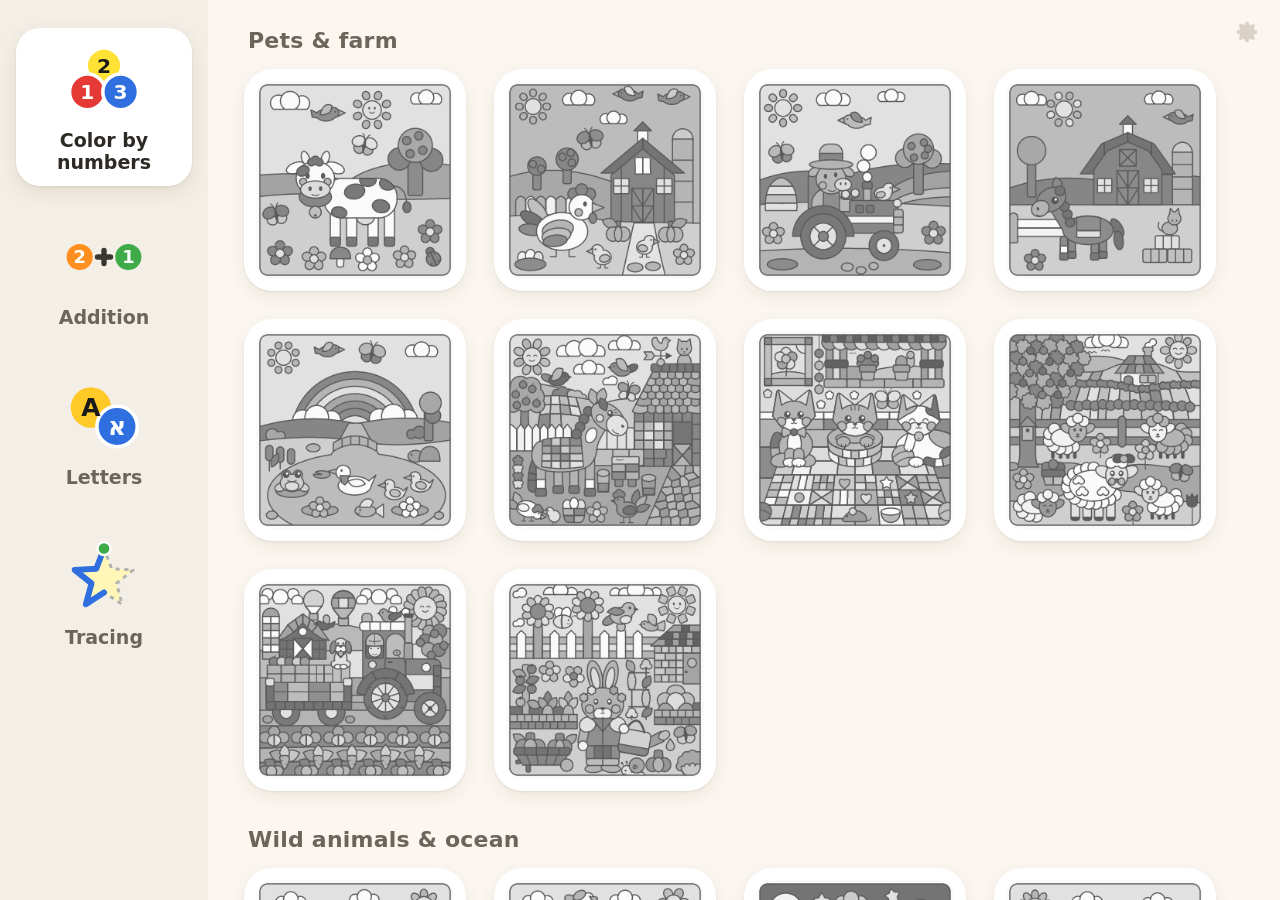
==== commit f2277faa: "Deploy a4e509d0354c from e383314" ====
--- a/index.html
+++ b/index.html
@@ -42,9 +42,9 @@
   <link rel="icon" type="image/png" sizes="192x192" href="./icons/icon-192.png" />
   <title>Color by Numbers</title>
   <style>html,body{background:#fbf7f0;margin:0}</style>
-  <script type="module" crossorigin src="./assets/main-BtmsgS1o.js"></script>
-  <link rel="modulepreload" crossorigin href="./assets/db-CntqB-AF.js">
-  <link rel="stylesheet" crossorigin href="./assets/main-ZZDbJSOm.css">
+  <script type="module" crossorigin src="./assets/main-BK6D8sbT.js"></script>
+  <link rel="modulepreload" crossorigin href="./assets/db-7nb39MM-.js">
+  <link rel="stylesheet" crossorigin href="./assets/main-BSRZQrQo.css">
 </head>
 <body>
   <div id="app"></div>
--- a/assets/main-BSRZQrQo.css
+++ b/assets/main-BSRZQrQo.css
@@ -0,0 +1 @@
+:root{--bg:#fbf7f0;--panel:#f4efe6;--ink:#2d2a26;--ink-soft:#6b655c;--line:#e6dfd3;--card:#fff;--accent:#ff8f1f;--good:#3eaa48;--warn:#d95f14;--font:ui-rounded, "SF Pro Rounded", system-ui, -apple-system, "Helvetica Neue", sans-serif;--safe-top:env(safe-area-inset-top,0px);--safe-right:env(safe-area-inset-right,0px);--safe-bottom:env(safe-area-inset-bottom,0px);--safe-left:env(safe-area-inset-left,0px);--lightningcss-light:initial;--lightningcss-dark: ;color-scheme:light}*{box-sizing:border-box}html,body{overscroll-behavior:none;background:var(--bg);height:100%;color:var(--ink);font-family:var(--font);text-size-adjust:100%;margin:0;padding:0;overflow:hidden}body{touch-action:manipulation;-webkit-user-select:none;user-select:none;-webkit-touch-callout:none;-webkit-tap-highlight-color:transparent;position:fixed;inset:0}img,canvas,svg{-webkit-user-drag:none;-webkit-touch-callout:none}#app{position:fixed;inset:0}.safe-probe{visibility:hidden;pointer-events:none;padding:var(--safe-top) var(--safe-right) var(--safe-bottom) var(--safe-left);position:fixed;inset:0}.screen{position:absolute;inset:0;overflow:hidden}.sr{clip:rect(0 0 0 0);white-space:nowrap;width:1px;height:1px;position:absolute;overflow:hidden}.icon{width:100%;height:100%;display:block}[hidden]{display:none!important}.shelf-screen{background:var(--bg)}.shelf-scroll{-webkit-overflow-scrolling:touch;touch-action:pan-y;overscroll-behavior:contain;padding:calc(var(--safe-top) + 28px) calc(var(--safe-right) + 64px) calc(var(--safe-bottom) + 48px) calc(var(--safe-left) + 64px);position:absolute;inset:0;overflow:hidden auto}.shelf-inner{width:calc(var(--cols) * var(--tile) + (var(--cols) - 1) * var(--gap));max-width:100%;margin:0 auto}.shelf-section{margin:0 0 36px}.shelf-section h2{color:var(--ink-soft);letter-spacing:.01em;margin:0 0 16px 4px;font-size:22px;font-weight:700}.tile-grid{grid-template-columns:repeat(var(--cols), var(--tile));gap:var(--gap);display:grid}.fridge-row{gap:var(--gap);touch-action:pan-x;overscroll-behavior-x:contain;scrollbar-width:none;margin:-6px -4px -14px;padding:6px 4px 14px;display:flex;overflow:auto hidden}.fridge-row::-webkit-scrollbar{display:none}.tile{width:var(--tile);height:var(--tile);background:var(--card);cursor:pointer;border-radius:28px;outline:none;flex:none;transition:transform .14s ease-out;position:relative;overflow:hidden;box-shadow:0 1px 2px #3c280a14,0 6px 18px #3c280a14}.tile.pressed{transform:scale(.97)}.tile-art{object-fit:contain;pointer-events:none;border-radius:16px;width:calc(100% - 24px);height:calc(100% - 24px);position:absolute;inset:12px}.tile-art.gray{filter:grayscale()contrast(.75)brightness(1.12);opacity:.85}.fridge-tile{background:#fffdf8;margin:6px;box-shadow:0 0 0 6px #fff,0 2px 3px 6px #3c280a0f,0 8px 20px 6px #3c280a14}.tile-star{pointer-events:none;filter:drop-shadow(0 2px 3px #7850004d);position:absolute}.tile-star.big{width:58px;height:58px;top:10px;right:10px}.tile-star.small{opacity:.9;width:34px;height:34px;top:12px;right:12px}.new-dot{background:#ff5a4e;border-radius:50%;width:20px;height:20px;position:absolute;top:16px;left:16px;box-shadow:0 0 0 4px #fff}.tile-pie{filter:drop-shadow(0 2px 3px #3c280a33);width:52px;height:52px;position:absolute;bottom:12px;right:12px}.tile-pie .pie-bg{fill:#fff}.tile-pie .pie-fill{fill:#3eaa48}.tile-pie .pie-ring{fill:none;stroke:#3eaa48;stroke-width:2.5px}.shelf-error{color:var(--ink-soft);padding:40px;font-size:20px}.shelf-screen{--sidebar:208px;--topbar:112px}.game-bar{z-index:4;background:var(--panel);touch-action:manipulation;gap:14px;display:flex;position:absolute}.shelf-screen[data-bar=side] .game-bar{width:calc(var(--safe-left) + var(--sidebar));padding:calc(var(--safe-top) + 28px) 16px calc(var(--safe-bottom) + 28px) calc(var(--safe-left) + 16px);flex-direction:column;top:0;bottom:0;left:0}.shelf-screen[data-bar=top] .game-bar{height:calc(var(--safe-top) + var(--topbar));padding:calc(var(--safe-top) + 12px) calc(var(--safe-right) + 72px) 12px calc(var(--safe-left) + 72px);flex-direction:row;justify-content:center;top:0;left:0;right:0}.game-tab{color:var(--ink-soft);font-family:var(--font);cursor:pointer;border-radius:24px;outline:none;align-items:center;gap:12px;font-size:19px;font-weight:700;line-height:1.15;transition:background .15s,box-shadow .15s,transform .14s ease-out;display:flex;position:relative}.shelf-screen[data-bar=side] .game-tab{text-align:center;flex-direction:column;justify-content:center;min-height:146px;padding:14px 10px 12px}.shelf-screen[data-bar=top] .game-tab{flex-direction:row;flex:0 240px;gap:8px;min-width:0;padding:8px 12px 8px 8px;font-size:17px}.game-tab.on{background:var(--card);color:var(--ink);box-shadow:0 1px 2px #3c280a14,0 6px 18px #3c280a1a}.game-tab.pressed{transform:scale(.97)}.game-icon{flex:none;width:76px;height:76px}.shelf-screen[data-bar=top] .game-icon{width:56px;height:56px}@media (width<=800px){.shelf-screen[data-bar=top] .game-icon{width:48px;height:48px}.shelf-screen[data-bar=top] .game-tab{font-size:16px}}.game-tab .new-dot{top:12px;left:auto;right:12px}.shelf-screen[data-bar=side] .shelf-scroll{left:calc(var(--safe-left) + var(--sidebar));padding-left:36px}.shelf-screen[data-bar=top] .shelf-scroll{top:calc(var(--safe-top) + var(--topbar));padding-top:24px}.gear{top:calc(var(--safe-top) + 10px);right:calc(var(--safe-right) + 10px);touch-action:none;color:#cfc6b8;opacity:.75;z-index:5;width:44px;height:44px;position:absolute}.gear-face{position:absolute;inset:9px}.hold-ring{pointer-events:none;width:calc(100% + 14px);height:calc(100% + 14px);position:absolute;inset:-7px;overflow:visible}.hold-ring circle{fill:none;stroke-width:7px}.hold-track{stroke:#0000}.hold-ring.active .hold-track{stroke:#00000014}.hold-arc{stroke:var(--accent);stroke-linecap:round;stroke-dasharray:0 100;opacity:0}.hold-ring.active .hold-arc{opacity:1}.wiggle{animation:.38s ease-in-out wiggle}@keyframes wiggle{0%,to{transform:rotate(0)}20%{transform:rotate(-9deg)}45%{transform:rotate(8deg)}70%{transform:rotate(-5deg)}88%{transform:rotate(2deg)}}.board-screen{background:var(--bg);touch-action:none}.board{touch-action:none;isolation:isolate;background:#fff;border-radius:18px;position:absolute;overflow:hidden;box-shadow:0 1px 2px #3c280a14,0 8px 24px #3c280a12;-webkit-mask-image:-webkit-radial-gradient(#fff,#000)}.board-loading{pointer-events:none;background:#fff;border-radius:18px;animation:.5s ease-out .25s both board-loading-in;position:absolute;overflow:hidden;box-shadow:0 1px 2px #3c280a14,0 8px 24px #3c280a12}.board-loading-art{object-fit:contain;filter:grayscale()contrast(.6)brightness(1.15);opacity:.3;width:84%;height:84%;animation:2.6s ease-in-out .75s infinite alternate board-loading-breathe;position:absolute;inset:8%}@keyframes board-loading-in{0%{opacity:0}to{opacity:1}}@keyframes board-loading-breathe{0%{opacity:.3}to{opacity:.55}}.stage{transform-origin:0 0;pointer-events:none;width:1024px;height:1024px;position:absolute;top:0;left:0}.stage.moving{will-change:transform}.stage>canvas,.stage>img{pointer-events:none;width:1024px;height:1024px;position:absolute;top:0;left:0}.overlay-canvas{pointer-events:none;position:absolute;top:0;left:0}.fx-canvas{pointer-events:none;z-index:20;position:absolute;top:0;left:0}.panel{background:var(--panel);touch-action:none;transform-origin:50%;position:absolute}.panel.nudge{animation:.4s ease-in-out panel-nudge}.panel.nudge-flash{animation:.4s ease-in-out panel-flash}@keyframes panel-nudge{0%,to{transform:scale(1)}45%{transform:scale(1.03)}}@keyframes panel-flash{0%,to{box-shadow:inset 0 0 #ff8f1f00}40%{box-shadow:inset 0 0 0 5px #ff8f1fcc}}.swatch-strip{pointer-events:none;--fade-a:0px;--fade-b:0px;position:absolute;overflow:hidden}.swatch-strip[data-fade]{-webkit-mask-image:linear-gradient(to bottom, transparent 0, #000 var(--fade-a), #000 calc(100% - var(--fade-b)), transparent 100%);mask-image:linear-gradient(to bottom, transparent 0, #000 var(--fade-a), #000 calc(100% - var(--fade-b)), transparent 100%)}.swatch-strip[data-fade][data-axis=x]{-webkit-mask-image:linear-gradient(to right, transparent 0, #000 var(--fade-a), #000 calc(100% - var(--fade-b)), transparent 100%);mask-image:linear-gradient(to right, transparent 0, #000 var(--fade-a), #000 calc(100% - var(--fade-b)), transparent 100%)}.swatch-track{will-change:transform;position:absolute;top:0;left:0}.swatch{z-index:1;border-radius:50%;transition:transform .17s cubic-bezier(.2,.9,.3,1.2),opacity .3s;position:absolute}.swatch-ring{width:100%;height:100%;position:absolute;inset:0;overflow:visible}.swatch-ring circle{fill:none;stroke-width:var(--ring-w)}.ring-track{stroke:#e3dccf}.ring-arc{stroke:#4a4a4a;stroke-linecap:round;stroke-dasharray:0 100;transition:stroke-dasharray .3s ease-out}.swatch-disc{inset:calc(var(--ring) + 3px);border-radius:50%;justify-content:center;align-items:center;display:flex;position:absolute;box-shadow:inset 0 -3px #0000001a,0 1px 2px #0000001f}.swatch-disc.light{box-shadow:inset 0 0 0 2px #9a9a9a,inset 0 -3px #0000000f}.swatch-num{font-family:var(--font);font-weight:700;font-size:var(--num);font-variant-numeric:tabular-nums;letter-spacing:-.02em;margin-top:.02em;line-height:1}.swatch-num.underline{text-underline-offset:.1em;text-decoration:underline;text-decoration-thickness:.08em}.swatch.selected{z-index:3;transform:translateY(-8px)scale(1.12)}.swatch.selected .swatch-disc{box-shadow:0 0 0 3px #fff,0 0 0 6.5px #1f1f1f,0 10px 16px #00000047}.swatch.selected .swatch-disc.light{box-shadow:inset 0 0 0 2px #9a9a9a,0 0 0 3px #fff,0 0 0 6.5px #1f1f1f,0 10px 16px #00000047}.swatch.done{opacity:.6}.swatch.done .ring-arc{stroke:#3eaa48}.swatch-check{color:#fff;width:34%;min-width:26px;height:34%;min-height:26px;box-shadow:0 0 0 3px var(--panel);opacity:0;background:#3eaa48;border-radius:50%;padding:3px;transition:opacity .2s,transform .26s cubic-bezier(.2,.9,.3,1.4);position:absolute;top:-2px;right:-2px;transform:scale(.4)}.swatch.done .swatch-check{opacity:1;transform:scale(1)}.swatch.just-done .swatch-disc{animation:.6s ease-out swatch-done}@keyframes swatch-done{0%{transform:scale(1)}35%{transform:scale(1.08)}to{transform:scale(1)}}.swatch-sparkle{pointer-events:none;position:absolute;inset:0}.swatch-sparkle i{clip-path:polygon(50% 0,62% 38%,100% 50%,62% 62%,50% 100%,38% 62%,0 50%,38% 38%);opacity:0;background:#ffd84a;width:14px;height:14px;margin:-7px;position:absolute;top:50%;left:50%}.swatch.sparkling .swatch-sparkle i{animation:.56s ease-out swatch-sparkle}@keyframes swatch-sparkle{0%{opacity:0;transform:rotate(var(--a)) translateY(-20%) scale(.3)}30%{opacity:1}to{opacity:0;transform:rotate(var(--a)) translateY(calc(var(--cell) * -.62)) scale(1.1)}}.pad{pointer-events:none;position:absolute}.swatch.key .swatch-disc.blank{background:#fff;box-shadow:inset 0 0 0 2px #d8cfc1,inset 0 -3px #0000000d,0 1px 2px #3c280a1a}.swatch.key .swatch-disc.blank .swatch-num{color:var(--ink)}.swatch.key:not(.selected):not(.done) .swatch-ring{visibility:hidden}.swatch.key.key-wiggle{animation:.35s linear key-wiggle}@keyframes key-wiggle{0%,to{transform:translate(0)}12.5%{transform:translate(-6px)}37.5%{transform:translate(5px)}62.5%{transform:translate(-4px)}87.5%{transform:translate(2.5px)}}.question{background:var(--card);font-family:var(--font);font-weight:700;font-size:var(--q,48px);color:var(--ink);font-variant-numeric:tabular-nums;white-space:nowrap;pointer-events:none;border-radius:24px;justify-content:center;align-items:center;gap:.2em;line-height:1;display:flex;position:absolute;box-shadow:0 1px 2px #3c280a14,0 6px 18px #3c280a14}.question.fresh{animation:.42s ease-out question-in}@keyframes question-in{0%{opacity:0;transform:scale(.94)}to{opacity:1;transform:scale(1)}}.question .q-op{color:var(--ink-soft)}.question .underline{text-underline-offset:.1em;text-decoration:underline;text-decoration-thickness:.08em}.question .q-box{letter-spacing:-.02em;background:#faf6ef;border:.06em dashed #b9ae9d;border-radius:.26em;justify-content:center;align-items:center;width:1.3em;height:1.2em;display:inline-flex}.question .q-box.answered{border:0;animation:.32s cubic-bezier(.2,.9,.3,1.3) box-in;box-shadow:inset 0 -.05em #0000001a}.question .q-box.answered.light{box-shadow:inset 0 0 0 2px #9a9a9a}.swatch-num.letter{font-variant-numeric:normal;letter-spacing:0}.question.letter-q{gap:.4em}.question .q-say{width:1.05em;height:1.05em;color:var(--ink-soft);display:inline-flex}.question .q-say .icon{width:100%;height:100%}.question.speaking .q-say{color:var(--ink);animation:.9s ease-out say-pulse}@keyframes say-pulse{0%,to{transform:scale(1)}20%{transform:scale(1.16)}45%{transform:scale(1.04)}65%{transform:scale(1.1)}}.question .q-box.q-letter{letter-spacing:0;width:1.4em}.question .q-box.shown{background:#fff;border:.05em solid #d8cfc1}@keyframes box-in{0%{transform:scale(.6)}to{transform:scale(1)}}@media (prefers-reduced-motion:reduce){.question.fresh,.question .q-box.answered,.question.speaking .q-say{animation:none}}.pbtn{z-index:4;position:absolute}.pbtn-face{color:#3a3631;background:#fff;border-radius:50%;padding:22%;transition:opacity .3s,transform .15s;position:absolute;inset:0;box-shadow:0 1px 2px #3c280a1f,0 4px 12px #3c280a1a}.house .pbtn-face{border-radius:22px;padding:20%}.find .pbtn-face{padding:22%}.find[data-state=dim] .pbtn-face,.find[data-state=resting] .pbtn-face{opacity:.4}.fit .pbtn-face{padding:24%}.replay .pbtn-face{padding:20%}.again .pbtn-face{padding:18%}.house .hold-ring{width:calc(100% + 16px);height:calc(100% + 16px);inset:-8px}.done-panel{pointer-events:none;position:absolute}.done-star{filter:drop-shadow(0 6px 10px #96640040);width:100%;height:100%}.panel.is-done .done-star{animation:.7s cubic-bezier(.2,.9,.3,1.35) both star-in}.panel.is-done.replaying .done-star{opacity:.25;filter:grayscale();animation:none}.panel.is-done.replaying .pbtn.replay,.panel.is-done.replaying .pbtn.again{visibility:hidden}@keyframes star-in{0%{opacity:0;transform:scale(.2)rotate(-25deg)}to{opacity:1;transform:scale(1)rotate(0)}}.gate-screen{padding:calc(var(--safe-top) + 20px) 20px calc(var(--safe-bottom) + 20px);touch-action:manipulation;background:#28221c6b;justify-content:center;align-items:center;display:flex}.gate-card{background:var(--card);text-align:center;border-radius:30px;width:min(440px,100%);padding:28px 32px 32px;box-shadow:0 20px 60px #1e140a40}.gate-card.shake{animation:.42s ease-in-out shake}@keyframes shake{0%,to{transform:translate(0)}20%{transform:translate(-12px)}45%{transform:translate(10px)}70%{transform:translate(-6px)}}.gate-title{font-size:26px;font-weight:700}.gate-hint{color:var(--ink-soft);margin-top:4px;font-size:17px}.gate-words{white-space:nowrap;margin:16px 0 14px;font-size:36px;font-weight:700}.gate-slots{justify-content:center;gap:12px;margin:0 auto 20px;display:flex}.gate-slot{font-variant-numeric:tabular-nums;background:#f5f1ea;border-radius:16px;width:60px;height:64px;font-size:36px;font-weight:700;line-height:64px;box-shadow:inset 0 0 0 2px #e6dfd3}.gate-slot.filled{box-shadow:none}.gate-pad{grid-template-columns:repeat(3,1fr);gap:12px;display:grid}.gate-key{height:76px;color:var(--ink);font:700 32px var(--font);touch-action:manipulation;background:#f3eee5;border:none;border-radius:20px;justify-content:center;align-items:center;display:flex}.gate-key:active{background:#e7e0d4}.gate-key .icon{width:38px;height:38px}.gate-close{top:calc(var(--safe-top) + 16px);left:calc(var(--safe-left) + 16px);width:60px;height:60px;color:var(--ink);background:#fff;border:none;border-radius:50%;padding:14px;position:absolute;box-shadow:0 4px 14px #00000026}.parent-screen{touch-action:manipulation;-webkit-user-select:text;user-select:text;background:#f6f3ee;flex-direction:column;display:flex}.parent-header{padding:calc(var(--safe-top) + 14px) calc(var(--safe-right) + 24px) 14px calc(var(--safe-left) + 24px);border-bottom:1px solid var(--line);background:#f6f3ee;justify-content:space-between;align-items:center;display:flex}.parent-header h1{margin:0;font-size:28px}.parent-done{font:700 19px var(--font);color:#fff;background:#2f6fe0;border:none;border-radius:14px;padding:12px 24px}.parent-scroll{touch-action:pan-y;-webkit-overflow-scrolling:touch;overscroll-behavior:contain;flex:1;overflow-y:auto}.parent-body{max-width:760px;padding:18px 24px calc(var(--safe-bottom) + 60px);margin:0 auto}.parent-section{background:#fff;border-radius:20px;margin:18px 0;padding:6px 20px;box-shadow:0 1px 3px #3c280a0f}.parent-section h2{text-transform:uppercase;letter-spacing:.06em;color:var(--ink-soft);margin:14px 0 4px;font-size:15px}.parent-row{border-top:1px solid #f0ebe3;align-items:center;gap:16px;min-height:72px;padding:14px 0;display:flex}.parent-section h2+.parent-row{border-top:none}.row-text{flex:1;min-width:0}.row-title{font-size:19px;font-weight:650}.row-desc{color:var(--ink-soft);margin-top:3px;font-size:15px;line-height:1.35}.row-control{flex:none}.row-block{border-top:1px solid #f0ebe3;padding:14px 0}.note{color:var(--ink-soft);margin:6px 0 14px;font-size:14px}.toggle{background:#d9d3c9;border:none;border-radius:19px;width:64px;height:38px;padding:0;transition:background .16s;position:relative}.toggle .knob{background:#fff;border-radius:50%;width:32px;height:32px;transition:transform .16s;position:absolute;top:3px;left:3px;box-shadow:0 2px 5px #0003}.toggle.on{background:var(--good)}.toggle.on .knob{transform:translate(26px)}.segmented{background:#efe9df;border-radius:14px;gap:2px;padding:3px;display:flex}.segmented button{font:600 17px var(--font);color:var(--ink);background:0 0;border:none;border-radius:11px;min-width:76px;min-height:44px;padding:10px 16px}.segmented button.on{background:#fff;box-shadow:0 1px 4px #00000024}.segmented.disabled{opacity:.45}.stepper{align-items:center;gap:8px;display:flex}.stepper .step{width:52px;height:52px;font:700 28px var(--font);color:var(--ink);background:#efe9df;border:none;border-radius:50%;line-height:1}.stepper .step:disabled{opacity:.35}.step-value{text-align:center;font-variant-numeric:tabular-nums;min-width:52px;font-size:30px;font-weight:700}.btn{font:600 17px var(--font);color:var(--ink);background:#efe9df;border:none;border-radius:14px;align-items:center;min-height:48px;padding:12px 20px;text-decoration:none;display:inline-flex}.btn.small{min-height:40px;padding:8px 16px}.btn.danger{color:#a52830;background:#fde3dc}.btn:disabled{opacity:.4}.hidden-file{display:none}.reset-list{margin-top:8px}.letter-grid{flex-wrap:wrap;gap:8px;margin-top:12px;display:flex}.letter-btn{background:var(--panel);width:48px;height:48px;color:var(--ink);font-family:var(--font);border:none;border-radius:12px;font-size:24px;font-weight:700}.letter-btn:active{background:#e9e1d4}.reset-row{justify-content:space-between;align-items:center;padding:6px 0;font-size:17px;display:flex}.parent-status{min-height:0;font-size:15px}.parent-status.ok:not(:empty){color:#22703a;padding:0 0 12px}.parent-status.error:not(:empty){color:#a52830;padding:0 0 12px}.badge{border-radius:12px;padding:6px 14px;font-size:15px;font-weight:700}.badge.ok{color:#22703a;background:#dff3e1}.badge.off{color:var(--ink-soft);background:#efe9df}.badge.warn{color:#a52830;background:#fde3dc}.value{color:var(--ink-soft);font-variant-numeric:tabular-nums;font-size:17px}.value.warn{color:var(--warn);font-weight:700}.links{border-top:1px solid #f0ebe3;gap:12px;padding:14px 0 18px;display:flex}.calibrate-host:not(:empty){padding:8px 0 18px}@media (prefers-reduced-motion:reduce){.swatch,.tile,.toggle .knob{transition:none}.panel.is-done .done-star,.board-loading-art{animation:none}}.trace-screen{background:var(--bg);touch-action:none}.trace-board{touch-action:none}.trace-canvas{pointer-events:none;position:absolute;top:0;left:0}.trace-star{pointer-events:none;opacity:0;position:absolute;transform:scale(.2)}.trace-screen.done .trace-star{animation:.7s cubic-bezier(.2,.9,.3,1.35) both star-in}.trace-star .done-star{filter:drop-shadow(0 6px 10px #96640040);width:100%;height:100%}.tile.trace-tile .tile-art{background:#fff}.tile.trace-tile .tile-art.gray{filter:none;opacity:1}
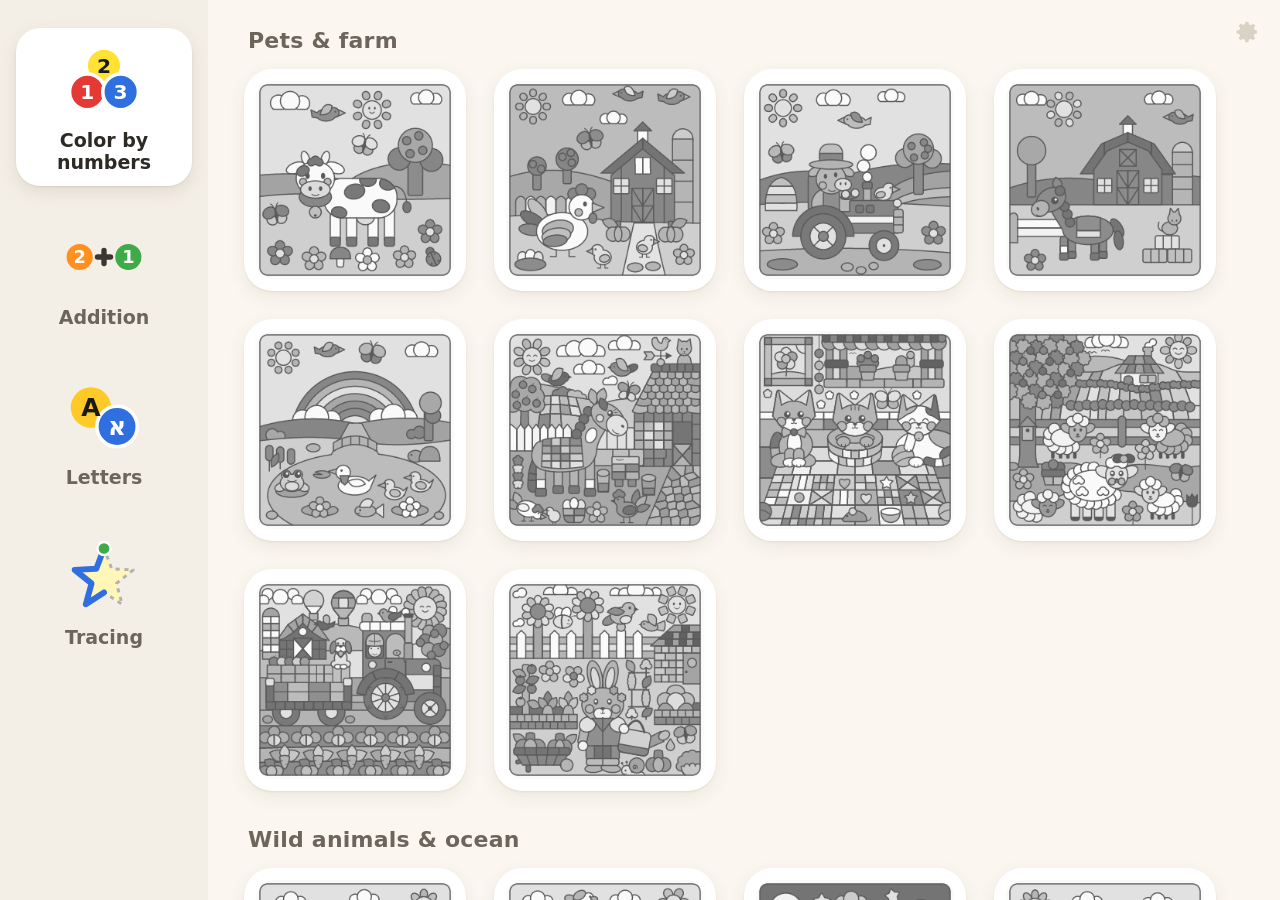
==== commit 5a7210f4: "Deploy 15104265ecd0 from 29b9186" ====
--- a/index.html
+++ b/index.html
@@ -42,8 +42,8 @@
   <link rel="icon" type="image/png" sizes="192x192" href="./icons/icon-192.png" />
   <title>Color by Numbers</title>
   <style>html,body{background:#fbf7f0;margin:0}</style>
-  <script type="module" crossorigin src="./assets/main-BK6D8sbT.js"></script>
-  <link rel="modulepreload" crossorigin href="./assets/db-7nb39MM-.js">
+  <script type="module" crossorigin src="./assets/main-DSBM3xsO.js"></script>
+  <link rel="modulepreload" crossorigin href="./assets/db-Fn3cKiKh.js">
   <link rel="stylesheet" crossorigin href="./assets/main-BSRZQrQo.css">
 </head>
 <body>
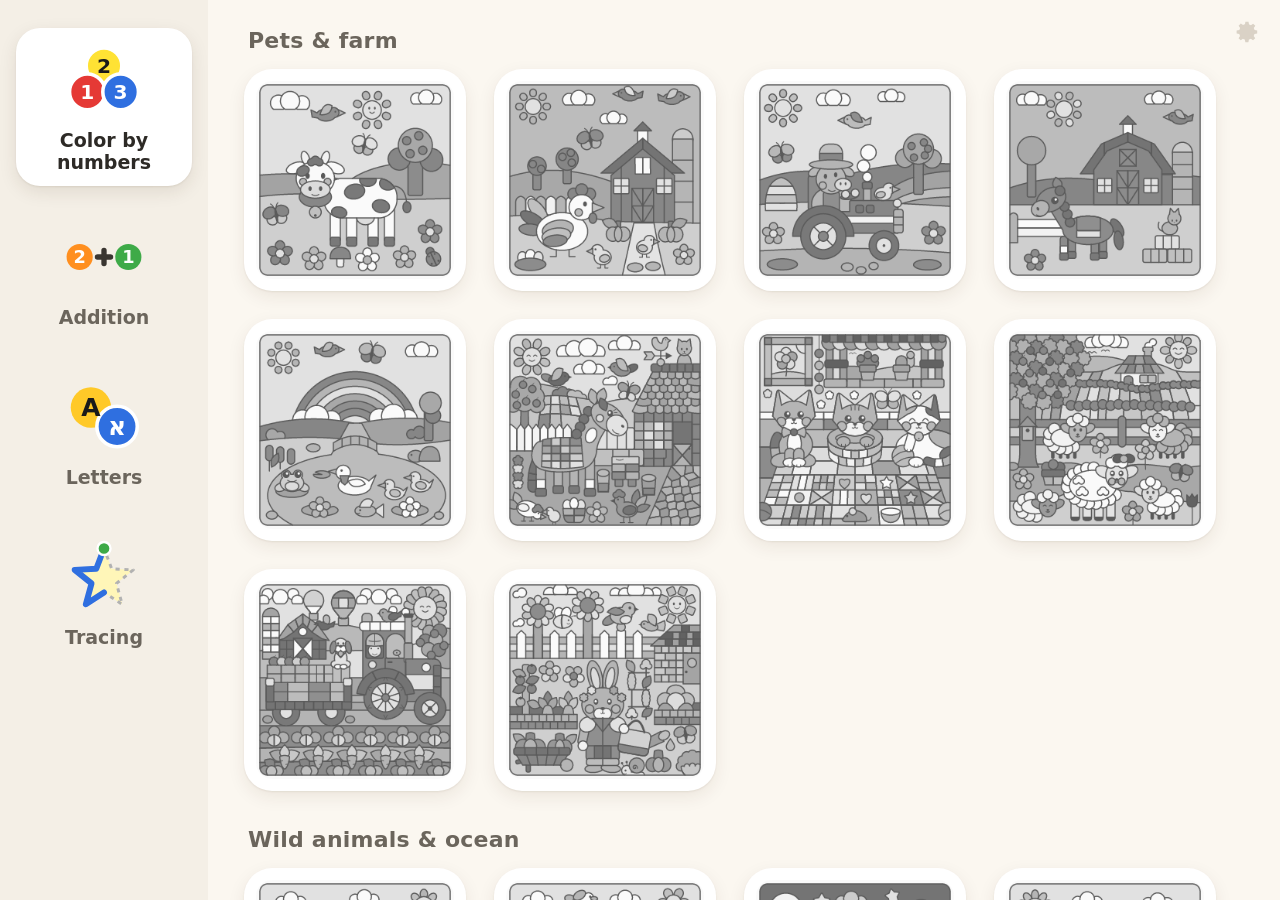
==== commit 34157f17: "Deploy 02cf17724aaa from fe2fbc9" ====
--- a/index.html
+++ b/index.html
@@ -42,7 +42,7 @@
   <link rel="icon" type="image/png" sizes="192x192" href="./icons/icon-192.png" />
   <title>Color by Numbers</title>
   <style>html,body{background:#fbf7f0;margin:0}</style>
-  <script type="module" crossorigin src="./assets/main-DSBM3xsO.js"></script>
+  <script type="module" crossorigin src="./assets/main-O-8wZGPM.js"></script>
   <link rel="modulepreload" crossorigin href="./assets/db-Fn3cKiKh.js">
   <link rel="stylesheet" crossorigin href="./assets/main-BSRZQrQo.css">
 </head>
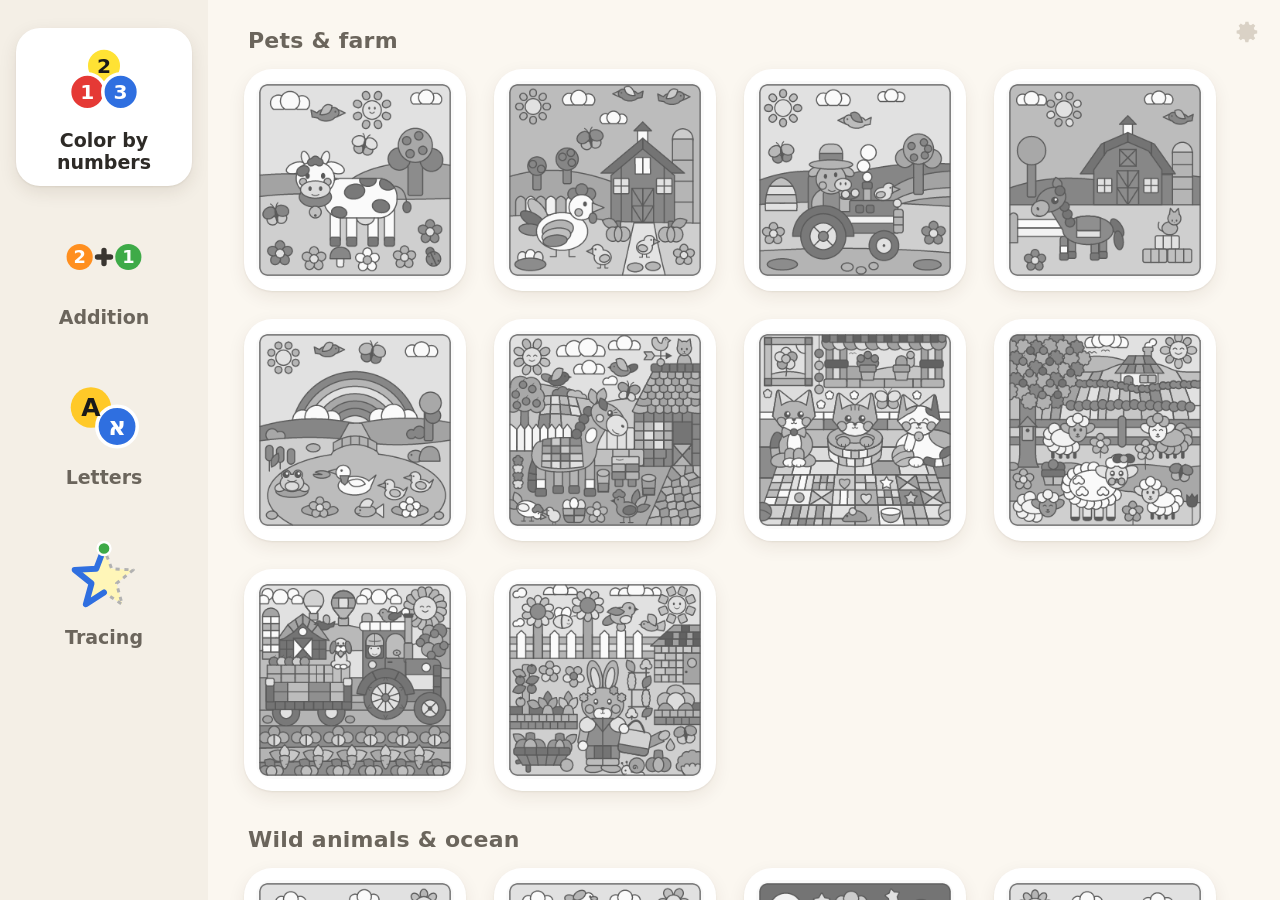
==== commit fbab49e0: "Deploy cb44d3d18cae from 63c3161" ====
--- a/index.html
+++ b/index.html
@@ -42,9 +42,9 @@
   <link rel="icon" type="image/png" sizes="192x192" href="./icons/icon-192.png" />
   <title>Color by Numbers</title>
   <style>html,body{background:#fbf7f0;margin:0}</style>
-  <script type="module" crossorigin src="./assets/main-O-8wZGPM.js"></script>
-  <link rel="modulepreload" crossorigin href="./assets/db-Fn3cKiKh.js">
-  <link rel="stylesheet" crossorigin href="./assets/main-BSRZQrQo.css">
+  <script type="module" crossorigin src="./assets/main-BDmEsxbk.js"></script>
+  <link rel="modulepreload" crossorigin href="./assets/db-DYBrxev2.js">
+  <link rel="stylesheet" crossorigin href="./assets/main-oPlfPm_W.css">
 </head>
 <body>
   <div id="app"></div>
--- a/assets/main-oPlfPm_W.css
+++ b/assets/main-oPlfPm_W.css
@@ -0,0 +1 @@
+:root{--bg:#fbf7f0;--panel:#f4efe6;--ink:#2d2a26;--ink-soft:#6b655c;--line:#e6dfd3;--card:#fff;--accent:#ff8f1f;--good:#3eaa48;--warn:#d95f14;--font:ui-rounded, "SF Pro Rounded", system-ui, -apple-system, "Helvetica Neue", sans-serif;--safe-top:env(safe-area-inset-top,0px);--safe-right:env(safe-area-inset-right,0px);--safe-bottom:env(safe-area-inset-bottom,0px);--safe-left:env(safe-area-inset-left,0px);--lightningcss-light:initial;--lightningcss-dark: ;color-scheme:light}*{box-sizing:border-box}html,body{overscroll-behavior:none;background:var(--bg);height:100%;color:var(--ink);font-family:var(--font);text-size-adjust:100%;margin:0;padding:0;overflow:hidden}body{touch-action:manipulation;-webkit-user-select:none;user-select:none;-webkit-touch-callout:none;-webkit-tap-highlight-color:transparent;position:fixed;inset:0}img,canvas,svg{-webkit-user-drag:none;-webkit-touch-callout:none}#app{position:fixed;inset:0}.safe-probe{visibility:hidden;pointer-events:none;padding:var(--safe-top) var(--safe-right) var(--safe-bottom) var(--safe-left);position:fixed;inset:0}.screen{position:absolute;inset:0;overflow:hidden}.sr{clip:rect(0 0 0 0);white-space:nowrap;width:1px;height:1px;position:absolute;overflow:hidden}.icon{width:100%;height:100%;display:block}[hidden]{display:none!important}.shelf-screen{background:var(--bg)}.shelf-scroll{-webkit-overflow-scrolling:touch;touch-action:pan-y;overscroll-behavior:contain;padding:calc(var(--safe-top) + 28px) calc(var(--safe-right) + 64px) calc(var(--safe-bottom) + 48px) calc(var(--safe-left) + 64px);position:absolute;inset:0;overflow:hidden auto}.shelf-inner{width:calc(var(--cols) * var(--tile) + (var(--cols) - 1) * var(--gap));max-width:100%;margin:0 auto}.shelf-section{margin:0 0 36px}.shelf-section h2{color:var(--ink-soft);letter-spacing:.01em;margin:0 0 16px 4px;font-size:22px;font-weight:700}.tile-grid{grid-template-columns:repeat(var(--cols), var(--tile));gap:var(--gap);display:grid}.fridge-row{gap:var(--gap);touch-action:pan-x;overscroll-behavior-x:contain;scrollbar-width:none;margin:-6px -4px -14px;padding:6px 4px 14px;display:flex;overflow:auto hidden}.fridge-row::-webkit-scrollbar{display:none}.tile{width:var(--tile);height:var(--tile);background:var(--card);cursor:pointer;border-radius:28px;outline:none;flex:none;transition:transform .14s ease-out;position:relative;overflow:hidden;box-shadow:0 1px 2px #3c280a14,0 6px 18px #3c280a14}.tile.pressed{transform:scale(.97)}.tile-art{object-fit:contain;pointer-events:none;border-radius:16px;width:calc(100% - 24px);height:calc(100% - 24px);position:absolute;inset:12px}.tile-art.gray{filter:grayscale()contrast(.75)brightness(1.12);opacity:.85}.fridge-tile{background:#fffdf8;margin:6px;box-shadow:0 0 0 6px #fff,0 2px 3px 6px #3c280a0f,0 8px 20px 6px #3c280a14}.tile-star{pointer-events:none;filter:drop-shadow(0 2px 3px #7850004d);position:absolute}.tile-star.big{width:58px;height:58px;top:10px;right:10px}.tile-star.small{opacity:.9;width:34px;height:34px;top:12px;right:12px}.new-dot{background:#ff5a4e;border-radius:50%;width:20px;height:20px;position:absolute;top:16px;left:16px;box-shadow:0 0 0 4px #fff}.tile-pie{filter:drop-shadow(0 2px 3px #3c280a33);width:52px;height:52px;position:absolute;bottom:12px;right:12px}.tile-pie .pie-bg{fill:#fff}.tile-pie .pie-fill{fill:#3eaa48}.tile-pie .pie-ring{fill:none;stroke:#3eaa48;stroke-width:2.5px}.shelf-error{color:var(--ink-soft);padding:40px;font-size:20px}.shelf-screen{--sidebar:208px;--topbar:112px}.game-bar{z-index:4;background:var(--panel);touch-action:manipulation;gap:14px;display:flex;position:absolute}.shelf-screen[data-bar=side] .game-bar{width:calc(var(--safe-left) + var(--sidebar));padding:calc(var(--safe-top) + 28px) 16px calc(var(--safe-bottom) + 28px) calc(var(--safe-left) + 16px);flex-direction:column;top:0;bottom:0;left:0}.shelf-screen[data-bar=top] .game-bar{height:calc(var(--safe-top) + var(--topbar));padding:calc(var(--safe-top) + 12px) calc(var(--safe-right) + 72px) 12px calc(var(--safe-left) + 72px);flex-direction:row;justify-content:center;top:0;left:0;right:0}.game-tab{color:var(--ink-soft);font-family:var(--font);cursor:pointer;border-radius:24px;outline:none;align-items:center;gap:12px;font-size:19px;font-weight:700;line-height:1.15;transition:background .15s,box-shadow .15s,transform .14s ease-out;display:flex;position:relative}.shelf-screen[data-bar=side] .game-tab{text-align:center;flex-direction:column;justify-content:center;min-height:146px;padding:14px 10px 12px}.shelf-screen[data-bar=top] .game-tab{flex-direction:row;flex:0 240px;gap:8px;min-width:0;padding:8px 12px 8px 8px;font-size:17px}.game-tab.on{background:var(--card);color:var(--ink);box-shadow:0 1px 2px #3c280a14,0 6px 18px #3c280a1a}.game-tab.pressed{transform:scale(.97)}.game-icon{flex:none;width:76px;height:76px}.shelf-screen[data-bar=top] .game-icon{width:56px;height:56px}@media (width<=800px){.shelf-screen[data-bar=top] .game-icon{width:48px;height:48px}.shelf-screen[data-bar=top] .game-tab{font-size:16px}}.game-tab .new-dot{top:12px;left:auto;right:12px}.shelf-screen[data-bar=side] .shelf-scroll{left:calc(var(--safe-left) + var(--sidebar));padding-left:36px}.shelf-screen[data-bar=top] .shelf-scroll{top:calc(var(--safe-top) + var(--topbar));padding-top:24px}.gear{top:calc(var(--safe-top) + 10px);right:calc(var(--safe-right) + 10px);touch-action:none;color:#cfc6b8;opacity:.75;z-index:5;width:44px;height:44px;position:absolute}.gear-face{position:absolute;inset:9px}.hold-ring{pointer-events:none;width:calc(100% + 14px);height:calc(100% + 14px);position:absolute;inset:-7px;overflow:visible}.hold-ring circle{fill:none;stroke-width:7px}.hold-track{stroke:#0000}.hold-ring.active .hold-track{stroke:#00000014}.hold-arc{stroke:var(--accent);stroke-linecap:round;stroke-dasharray:0 100;opacity:0}.hold-ring.active .hold-arc{opacity:1}.wiggle{animation:.38s ease-in-out wiggle}@keyframes wiggle{0%,to{transform:rotate(0)}20%{transform:rotate(-9deg)}45%{transform:rotate(8deg)}70%{transform:rotate(-5deg)}88%{transform:rotate(2deg)}}.board-screen{background:var(--bg);touch-action:none}.board{touch-action:none;isolation:isolate;background:#fff;border-radius:18px;position:absolute;overflow:hidden;box-shadow:0 1px 2px #3c280a14,0 8px 24px #3c280a12;-webkit-mask-image:-webkit-radial-gradient(#fff,#000)}.board-loading{pointer-events:none;background:#fff;border-radius:18px;animation:.5s ease-out .25s both board-loading-in;position:absolute;overflow:hidden;box-shadow:0 1px 2px #3c280a14,0 8px 24px #3c280a12}.board-loading-art{object-fit:contain;filter:grayscale()contrast(.6)brightness(1.15);opacity:.3;width:84%;height:84%;animation:2.6s ease-in-out .75s infinite alternate board-loading-breathe;position:absolute;inset:8%}@keyframes board-loading-in{0%{opacity:0}to{opacity:1}}@keyframes board-loading-breathe{0%{opacity:.3}to{opacity:.55}}.stage{transform-origin:0 0;pointer-events:none;width:1024px;height:1024px;position:absolute;top:0;left:0}.stage.moving{will-change:transform}.stage>canvas,.stage>img{pointer-events:none;width:1024px;height:1024px;position:absolute;top:0;left:0}.overlay-canvas{pointer-events:none;position:absolute;top:0;left:0}.fx-canvas{pointer-events:none;z-index:20;position:absolute;top:0;left:0}.panel{background:var(--panel);touch-action:none;transform-origin:50%;position:absolute}.panel.nudge{animation:.4s ease-in-out panel-nudge}.panel.nudge-flash{animation:.4s ease-in-out panel-flash}@keyframes panel-nudge{0%,to{transform:scale(1)}45%{transform:scale(1.03)}}@keyframes panel-flash{0%,to{box-shadow:inset 0 0 #ff8f1f00}40%{box-shadow:inset 0 0 0 5px #ff8f1fcc}}.swatch-strip{pointer-events:none;--fade-a:0px;--fade-b:0px;position:absolute;overflow:hidden}.swatch-strip[data-fade]{-webkit-mask-image:linear-gradient(to bottom, transparent 0, #000 var(--fade-a), #000 calc(100% - var(--fade-b)), transparent 100%);mask-image:linear-gradient(to bottom, transparent 0, #000 var(--fade-a), #000 calc(100% - var(--fade-b)), transparent 100%)}.swatch-strip[data-fade][data-axis=x]{-webkit-mask-image:linear-gradient(to right, transparent 0, #000 var(--fade-a), #000 calc(100% - var(--fade-b)), transparent 100%);mask-image:linear-gradient(to right, transparent 0, #000 var(--fade-a), #000 calc(100% - var(--fade-b)), transparent 100%)}.swatch-track{will-change:transform;position:absolute;top:0;left:0}.swatch{z-index:1;border-radius:50%;transition:transform .17s cubic-bezier(.2,.9,.3,1.2),opacity .3s;position:absolute}.swatch-ring{width:100%;height:100%;position:absolute;inset:0;overflow:visible}.swatch-ring circle{fill:none;stroke-width:var(--ring-w)}.ring-track{stroke:#e3dccf}.ring-arc{stroke:#4a4a4a;stroke-linecap:round;stroke-dasharray:0 100;transition:stroke-dasharray .3s ease-out}.swatch-disc{inset:calc(var(--ring) + 3px);border-radius:50%;justify-content:center;align-items:center;display:flex;position:absolute;box-shadow:inset 0 -3px #0000001a,0 1px 2px #0000001f}.swatch-disc.light{box-shadow:inset 0 0 0 2px #9a9a9a,inset 0 -3px #0000000f}.swatch-num{font-family:var(--font);font-weight:700;font-size:var(--num);font-variant-numeric:tabular-nums;letter-spacing:-.02em;margin-top:.02em;line-height:1}.swatch-num.underline{text-underline-offset:.1em;text-decoration:underline;text-decoration-thickness:.08em}.swatch.selected{z-index:3;transform:translateY(-8px)scale(1.12)}.swatch.selected .swatch-disc{box-shadow:0 0 0 3px #fff,0 0 0 6.5px #1f1f1f,0 10px 16px #00000047}.swatch.selected .swatch-disc.light{box-shadow:inset 0 0 0 2px #9a9a9a,0 0 0 3px #fff,0 0 0 6.5px #1f1f1f,0 10px 16px #00000047}.swatch.done{opacity:.6}.swatch.done .ring-arc{stroke:#3eaa48}.swatch-check{color:#fff;width:34%;min-width:26px;height:34%;min-height:26px;box-shadow:0 0 0 3px var(--panel);opacity:0;background:#3eaa48;border-radius:50%;padding:3px;transition:opacity .2s,transform .26s cubic-bezier(.2,.9,.3,1.4);position:absolute;top:-2px;right:-2px;transform:scale(.4)}.swatch.done .swatch-check{opacity:1;transform:scale(1)}.swatch.just-done .swatch-disc{animation:.6s ease-out swatch-done}@keyframes swatch-done{0%{transform:scale(1)}35%{transform:scale(1.08)}to{transform:scale(1)}}.swatch-sparkle{pointer-events:none;position:absolute;inset:0}.swatch-sparkle i{clip-path:polygon(50% 0,62% 38%,100% 50%,62% 62%,50% 100%,38% 62%,0 50%,38% 38%);opacity:0;background:#ffd84a;width:14px;height:14px;margin:-7px;position:absolute;top:50%;left:50%}.swatch.sparkling .swatch-sparkle i{animation:.56s ease-out swatch-sparkle}@keyframes swatch-sparkle{0%{opacity:0;transform:rotate(var(--a)) translateY(-20%) scale(.3)}30%{opacity:1}to{opacity:0;transform:rotate(var(--a)) translateY(calc(var(--cell) * -.62)) scale(1.1)}}.pad{pointer-events:none;position:absolute}.swatch.key .swatch-disc.blank{background:#fff;box-shadow:inset 0 0 0 2px #d8cfc1,inset 0 -3px #0000000d,0 1px 2px #3c280a1a}.swatch.key .swatch-disc.blank .swatch-num{color:var(--ink)}.swatch.key:not(.selected):not(.done) .swatch-ring{visibility:hidden}.swatch.key.key-wiggle{animation:.35s linear key-wiggle}@keyframes key-wiggle{0%,to{transform:translate(0)}12.5%{transform:translate(-6px)}37.5%{transform:translate(5px)}62.5%{transform:translate(-4px)}87.5%{transform:translate(2.5px)}}.question{background:var(--card);font-family:var(--font);font-weight:700;font-size:var(--q,48px);color:var(--ink);font-variant-numeric:tabular-nums;white-space:nowrap;pointer-events:none;border-radius:24px;justify-content:center;align-items:center;gap:.2em;line-height:1;display:flex;position:absolute;box-shadow:0 1px 2px #3c280a14,0 6px 18px #3c280a14}.question.fresh{animation:.42s ease-out question-in}@keyframes question-in{0%{opacity:0;transform:scale(.94)}to{opacity:1;transform:scale(1)}}.question .q-op{color:var(--ink-soft)}.question .underline{text-underline-offset:.1em;text-decoration:underline;text-decoration-thickness:.08em}.question .q-box{letter-spacing:-.02em;background:#faf6ef;border:.06em dashed #b9ae9d;border-radius:.26em;justify-content:center;align-items:center;width:1.3em;height:1.2em;display:inline-flex}.question .q-box.answered{border:0;animation:.32s cubic-bezier(.2,.9,.3,1.3) box-in;box-shadow:inset 0 -.05em #0000001a}.question .q-box.answered.light{box-shadow:inset 0 0 0 2px #9a9a9a}.swatch-num.letter{font-variant-numeric:normal;letter-spacing:0}.question.letter-q{gap:.4em}.question .q-box.q-letter{letter-spacing:0;width:1.4em}.question .q-box.shown{background:#fff;border:.05em solid #d8cfc1}@keyframes box-in{0%{transform:scale(.6)}to{transform:scale(1)}}@media (prefers-reduced-motion:reduce){.question.fresh,.question .q-box.answered{animation:none}}.pbtn{z-index:4;position:absolute}.pbtn-face{color:#3a3631;background:#fff;border-radius:50%;padding:22%;transition:opacity .3s,transform .15s;position:absolute;inset:0;box-shadow:0 1px 2px #3c280a1f,0 4px 12px #3c280a1a}.house .pbtn-face{border-radius:22px;padding:20%}.find .pbtn-face{padding:22%}.find[data-state=dim] .pbtn-face,.find[data-state=resting] .pbtn-face{opacity:.4}.fit .pbtn-face{padding:24%}.replay .pbtn-face{padding:20%}.again .pbtn-face{padding:18%}.house .hold-ring{width:calc(100% + 16px);height:calc(100% + 16px);inset:-8px}.done-panel{pointer-events:none;position:absolute}.done-star{filter:drop-shadow(0 6px 10px #96640040);width:100%;height:100%}.panel.is-done .done-star{animation:.7s cubic-bezier(.2,.9,.3,1.35) both star-in}.panel.is-done.replaying .done-star{opacity:.25;filter:grayscale();animation:none}.panel.is-done.replaying .pbtn.replay,.panel.is-done.replaying .pbtn.again{visibility:hidden}@keyframes star-in{0%{opacity:0;transform:scale(.2)rotate(-25deg)}to{opacity:1;transform:scale(1)rotate(0)}}.gate-screen{padding:calc(var(--safe-top) + 20px) 20px calc(var(--safe-bottom) + 20px);touch-action:manipulation;background:#28221c6b;justify-content:center;align-items:center;display:flex}.gate-card{background:var(--card);text-align:center;border-radius:30px;width:min(440px,100%);padding:28px 32px 32px;box-shadow:0 20px 60px #1e140a40}.gate-card.shake{animation:.42s ease-in-out shake}@keyframes shake{0%,to{transform:translate(0)}20%{transform:translate(-12px)}45%{transform:translate(10px)}70%{transform:translate(-6px)}}.gate-title{font-size:26px;font-weight:700}.gate-hint{color:var(--ink-soft);margin-top:4px;font-size:17px}.gate-words{white-space:nowrap;margin:16px 0 14px;font-size:36px;font-weight:700}.gate-slots{justify-content:center;gap:12px;margin:0 auto 20px;display:flex}.gate-slot{font-variant-numeric:tabular-nums;background:#f5f1ea;border-radius:16px;width:60px;height:64px;font-size:36px;font-weight:700;line-height:64px;box-shadow:inset 0 0 0 2px #e6dfd3}.gate-slot.filled{box-shadow:none}.gate-pad{grid-template-columns:repeat(3,1fr);gap:12px;display:grid}.gate-key{height:76px;color:var(--ink);font:700 32px var(--font);touch-action:manipulation;background:#f3eee5;border:none;border-radius:20px;justify-content:center;align-items:center;display:flex}.gate-key:active{background:#e7e0d4}.gate-key .icon{width:38px;height:38px}.gate-close{top:calc(var(--safe-top) + 16px);left:calc(var(--safe-left) + 16px);width:60px;height:60px;color:var(--ink);background:#fff;border:none;border-radius:50%;padding:14px;position:absolute;box-shadow:0 4px 14px #00000026}.parent-screen{touch-action:manipulation;-webkit-user-select:text;user-select:text;background:#f6f3ee;flex-direction:column;display:flex}.parent-header{padding:calc(var(--safe-top) + 14px) calc(var(--safe-right) + 24px) 14px calc(var(--safe-left) + 24px);border-bottom:1px solid var(--line);background:#f6f3ee;justify-content:space-between;align-items:center;display:flex}.parent-header h1{margin:0;font-size:28px}.parent-done{font:700 19px var(--font);color:#fff;background:#2f6fe0;border:none;border-radius:14px;padding:12px 24px}.parent-scroll{touch-action:pan-y;-webkit-overflow-scrolling:touch;overscroll-behavior:contain;flex:1;overflow-y:auto}.parent-body{max-width:760px;padding:18px 24px calc(var(--safe-bottom) + 60px);margin:0 auto}.parent-section{background:#fff;border-radius:20px;margin:18px 0;padding:6px 20px;box-shadow:0 1px 3px #3c280a0f}.parent-section h2{text-transform:uppercase;letter-spacing:.06em;color:var(--ink-soft);margin:14px 0 4px;font-size:15px}.parent-row{border-top:1px solid #f0ebe3;align-items:center;gap:16px;min-height:72px;padding:14px 0;display:flex}.parent-section h2+.parent-row{border-top:none}.row-text{flex:1;min-width:0}.row-title{font-size:19px;font-weight:650}.row-desc{color:var(--ink-soft);margin-top:3px;font-size:15px;line-height:1.35}.row-control{flex:none}.row-block{border-top:1px solid #f0ebe3;padding:14px 0}.note{color:var(--ink-soft);margin:6px 0 14px;font-size:14px}.toggle{background:#d9d3c9;border:none;border-radius:19px;width:64px;height:38px;padding:0;transition:background .16s;position:relative}.toggle .knob{background:#fff;border-radius:50%;width:32px;height:32px;transition:transform .16s;position:absolute;top:3px;left:3px;box-shadow:0 2px 5px #0003}.toggle.on{background:var(--good)}.toggle.on .knob{transform:translate(26px)}.segmented{background:#efe9df;border-radius:14px;gap:2px;padding:3px;display:flex}.segmented button{font:600 17px var(--font);color:var(--ink);background:0 0;border:none;border-radius:11px;min-width:76px;min-height:44px;padding:10px 16px}.segmented button.on{background:#fff;box-shadow:0 1px 4px #00000024}.segmented.disabled{opacity:.45}.stepper{align-items:center;gap:8px;display:flex}.stepper .step{width:52px;height:52px;font:700 28px var(--font);color:var(--ink);background:#efe9df;border:none;border-radius:50%;line-height:1}.stepper .step:disabled{opacity:.35}.step-value{text-align:center;font-variant-numeric:tabular-nums;min-width:52px;font-size:30px;font-weight:700}.btn{font:600 17px var(--font);color:var(--ink);background:#efe9df;border:none;border-radius:14px;align-items:center;min-height:48px;padding:12px 20px;text-decoration:none;display:inline-flex}.btn.small{min-height:40px;padding:8px 16px}.btn.danger{color:#a52830;background:#fde3dc}.btn:disabled{opacity:.4}.hidden-file{display:none}.reset-list{margin-top:8px}.reset-row{justify-content:space-between;align-items:center;padding:6px 0;font-size:17px;display:flex}.parent-status{min-height:0;font-size:15px}.parent-status.ok:not(:empty){color:#22703a;padding:0 0 12px}.parent-status.error:not(:empty){color:#a52830;padding:0 0 12px}.badge{border-radius:12px;padding:6px 14px;font-size:15px;font-weight:700}.badge.ok{color:#22703a;background:#dff3e1}.badge.off{color:var(--ink-soft);background:#efe9df}.badge.warn{color:#a52830;background:#fde3dc}.value{color:var(--ink-soft);font-variant-numeric:tabular-nums;font-size:17px}.value.warn{color:var(--warn);font-weight:700}.links{border-top:1px solid #f0ebe3;gap:12px;padding:14px 0 18px;display:flex}.calibrate-host:not(:empty){padding:8px 0 18px}@media (prefers-reduced-motion:reduce){.swatch,.tile,.toggle .knob{transition:none}.panel.is-done .done-star,.board-loading-art{animation:none}}.trace-screen{background:var(--bg);touch-action:none}.trace-board{touch-action:none}.trace-canvas{pointer-events:none;position:absolute;top:0;left:0}.trace-star{pointer-events:none;opacity:0;position:absolute;transform:scale(.2)}.trace-screen.done .trace-star{animation:.7s cubic-bezier(.2,.9,.3,1.35) both star-in}.trace-star .done-star{filter:drop-shadow(0 6px 10px #96640040);width:100%;height:100%}.tile.trace-tile .tile-art{background:#fff}.tile.trace-tile .tile-art.gray{filter:none;opacity:1}
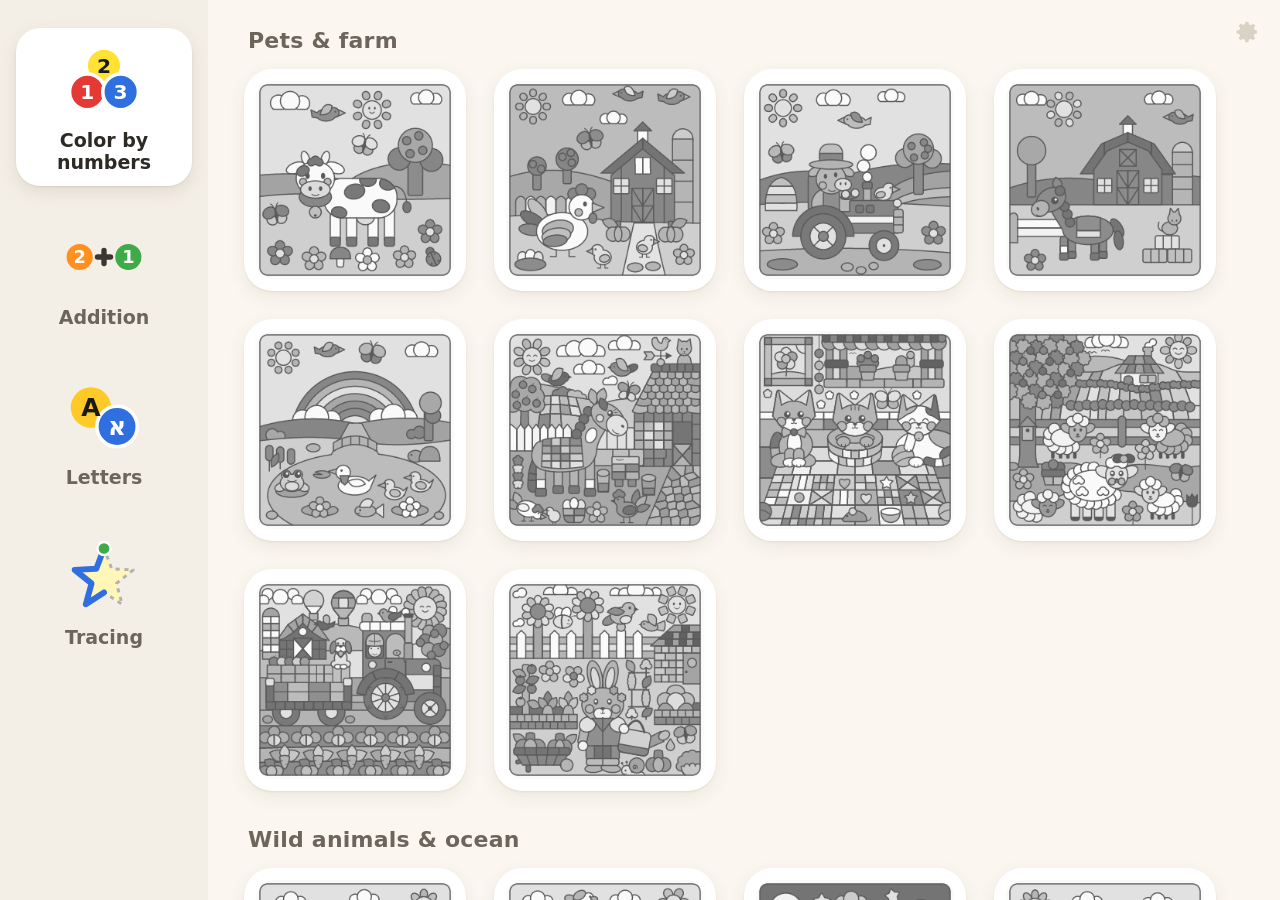
==== commit 509aff82: "Deploy 1f7d7a3a20cf from 1c5c3fb" ====
--- a/index.html
+++ b/index.html
@@ -42,7 +42,7 @@
   <link rel="icon" type="image/png" sizes="192x192" href="./icons/icon-192.png" />
   <title>Color by Numbers</title>
   <style>html,body{background:#fbf7f0;margin:0}</style>
-  <script type="module" crossorigin src="./assets/main-BDmEsxbk.js"></script>
+  <script type="module" crossorigin src="./assets/main-Bz7SHUrB.js"></script>
   <link rel="modulepreload" crossorigin href="./assets/db-DYBrxev2.js">
   <link rel="stylesheet" crossorigin href="./assets/main-oPlfPm_W.css">
 </head>
